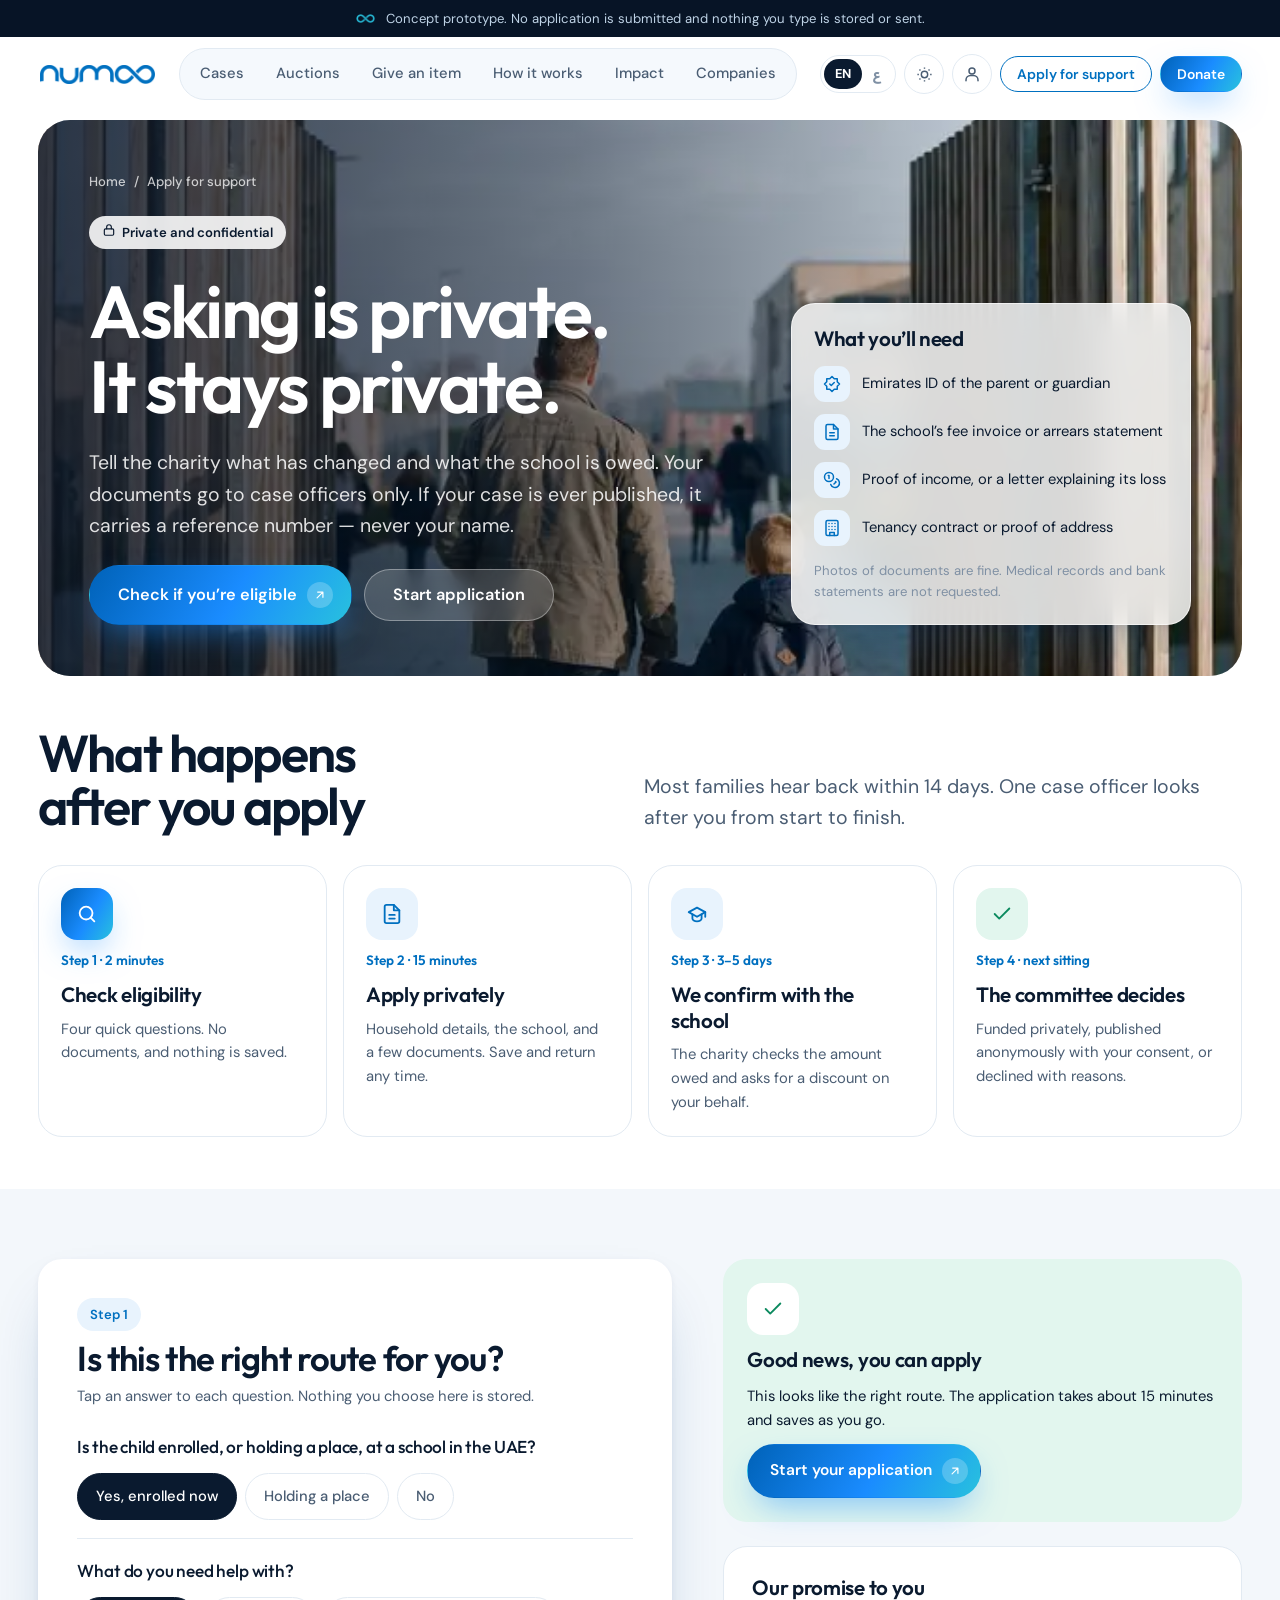
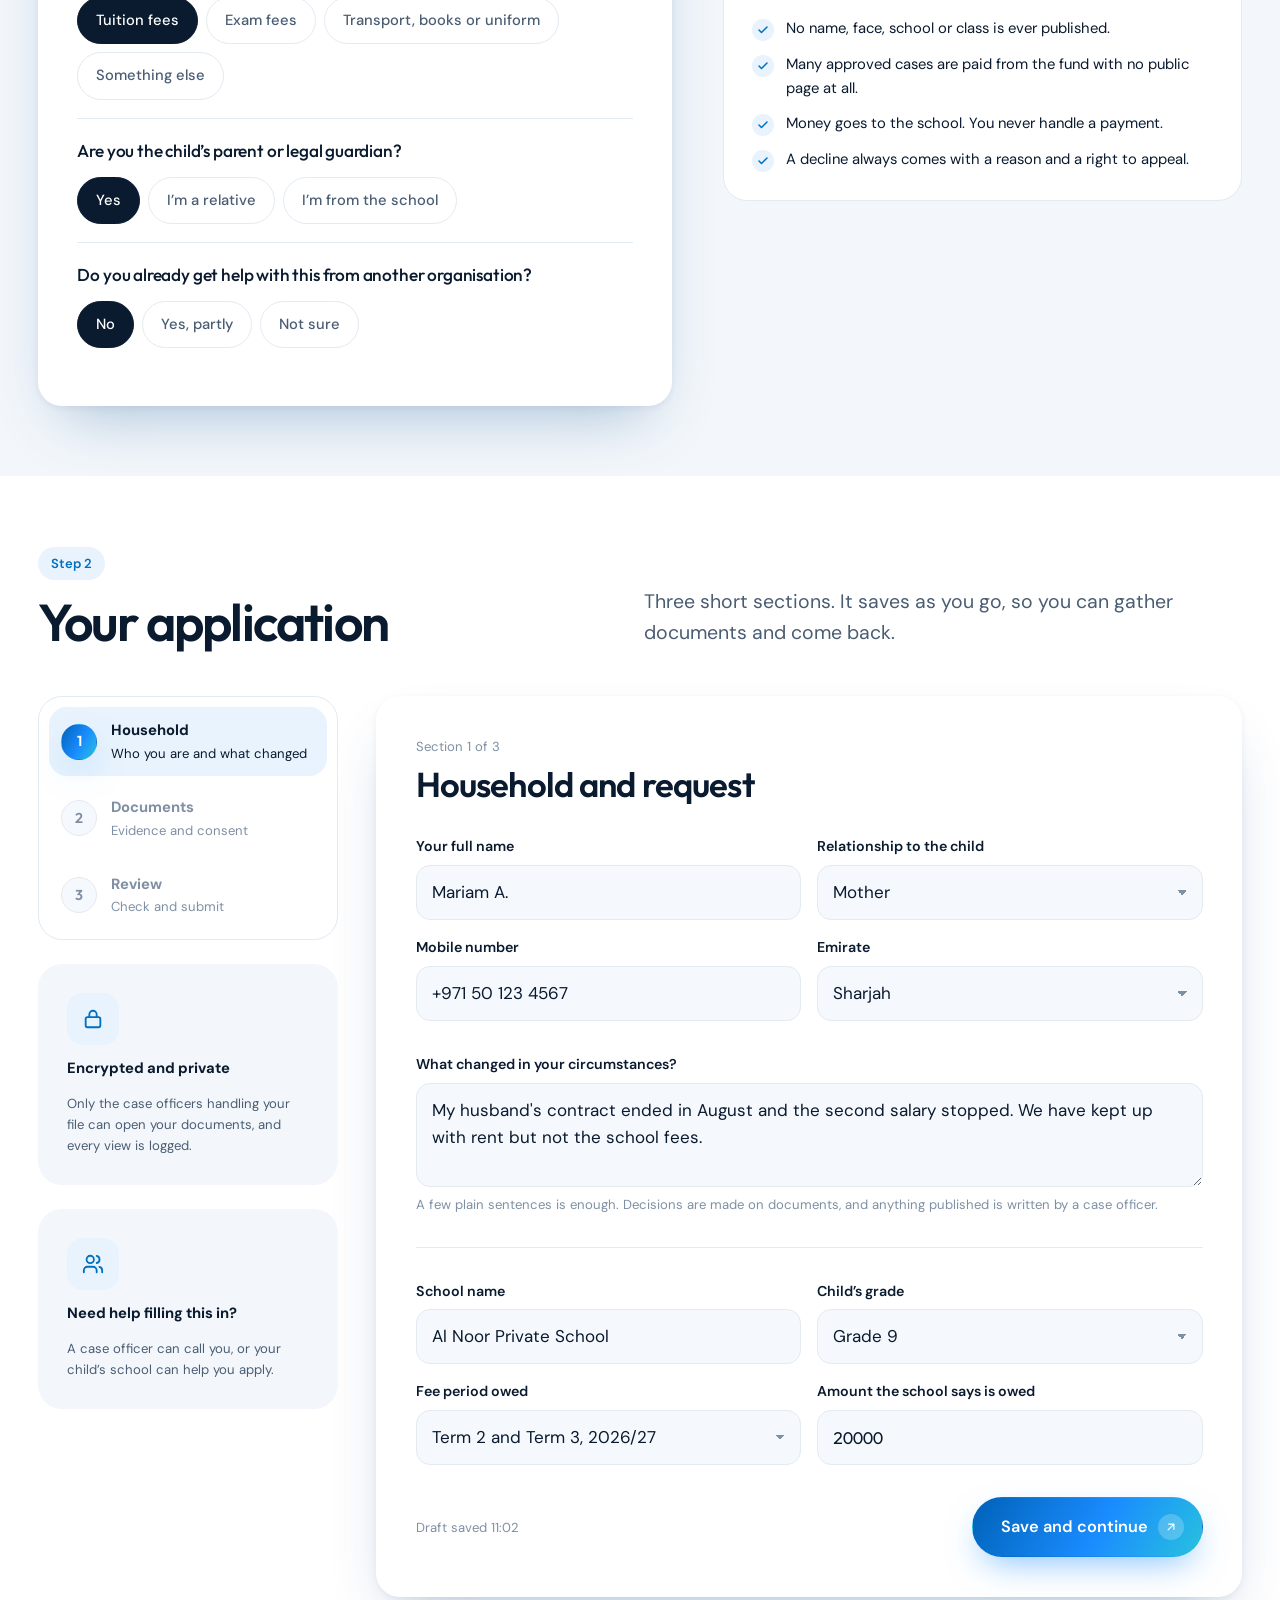
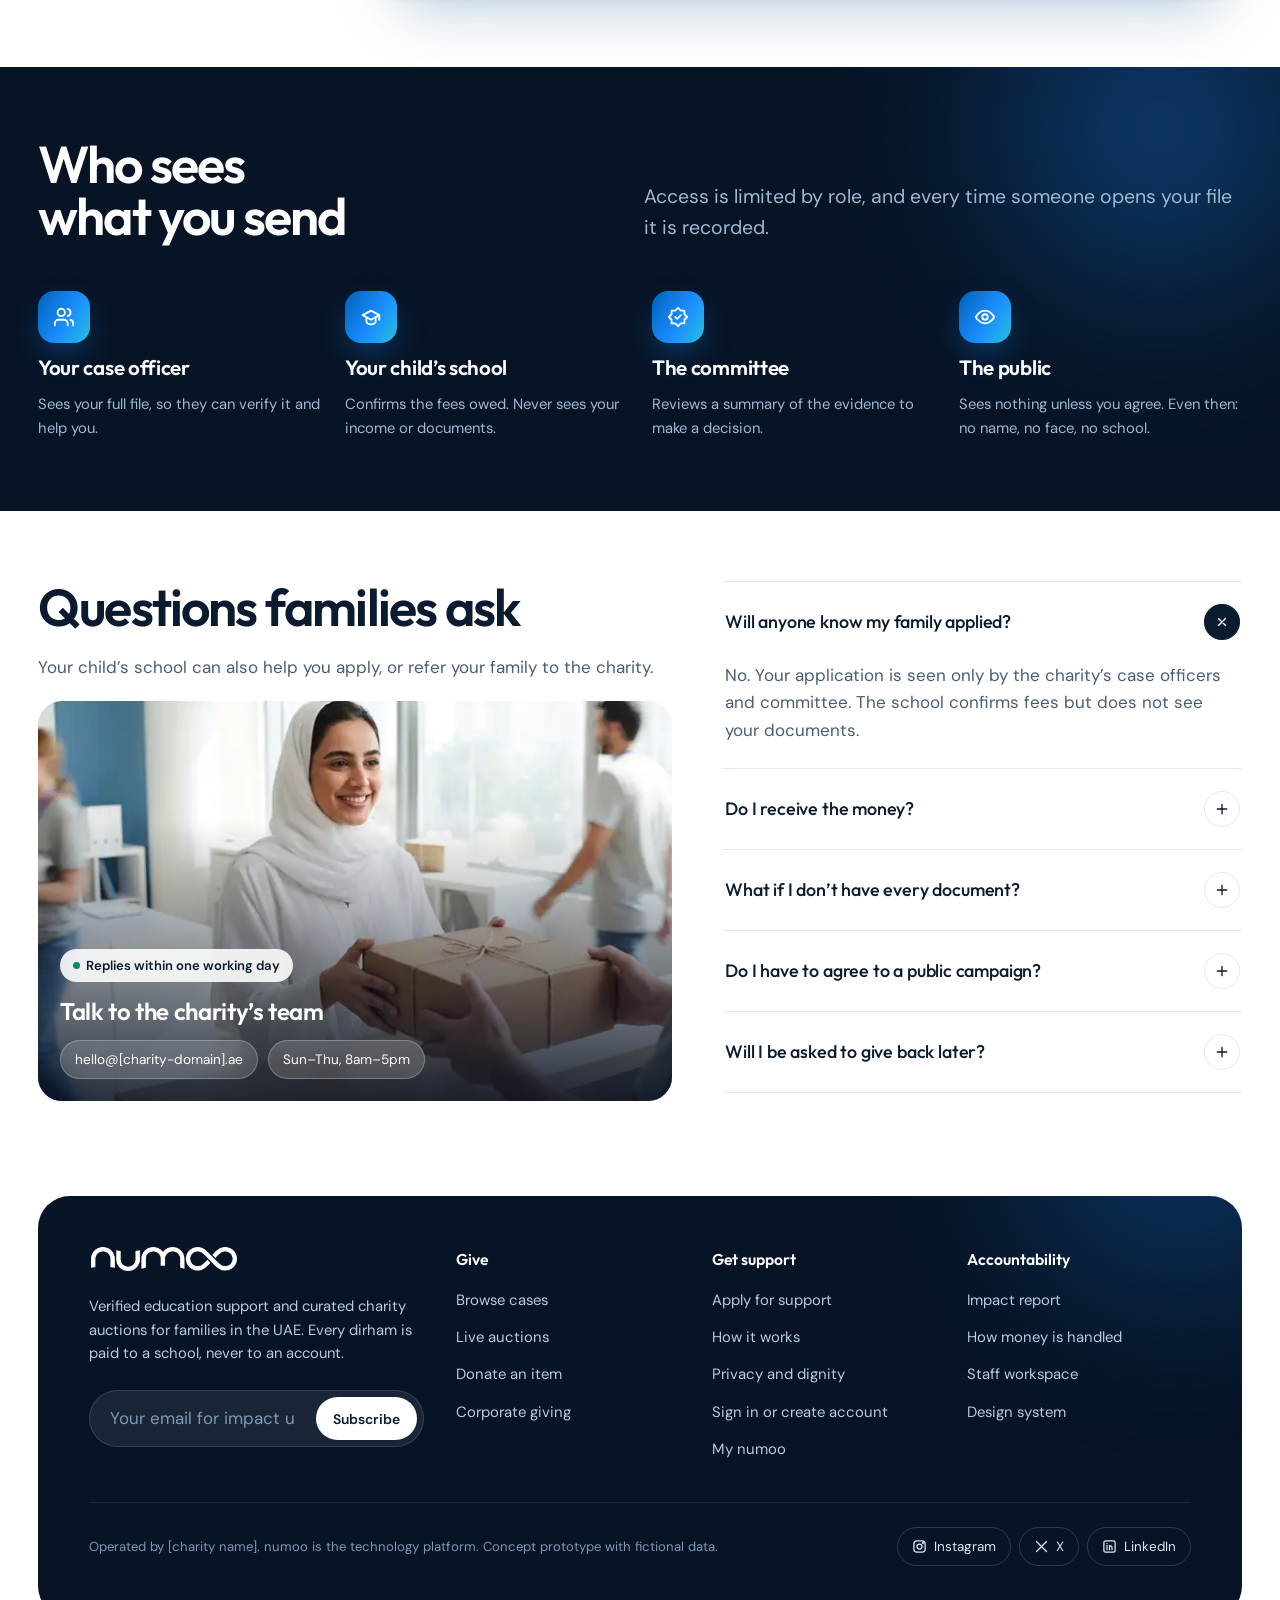
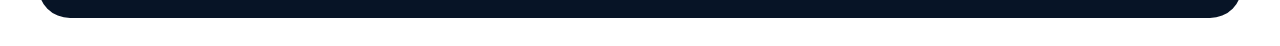
==== apply.html @ 344562ee "Add numoo concept site 15 pages: home, cases, case detail, auctions, lot detail, donate an item, app" ====
<!doctype html>
<html lang="en">
<head>
<meta charset="utf-8">
<meta name="viewport" content="width=device-width,initial-scale=1,viewport-fit=cover">
<title>Apply for support &middot; numoo</title>
<link rel="stylesheet" href="assets/numoo.css">
<style>
  .hero-apply{display:grid;grid-template-columns:minmax(0,1.2fr) minmax(0,.8fr);gap:28px;align-items:end}
  .needcard{padding:22px;display:flex;flex-direction:column;gap:14px;max-inline-size:400px;justify-self:end}
  .needcard li{display:flex;gap:12px;align-items:center;font-size:.92rem}
  .needcard li .iconbox{inline-size:36px;block-size:36px;border-radius:11px}
  @media(max-width:960px){.hero-apply{grid-template-columns:minmax(0,1fr)}.needcard{justify-self:stretch;max-inline-size:none}}

  .journey{display:grid;grid-template-columns:repeat(4,minmax(0,1fr));gap:16px}
  .journey__i{padding:22px;border-radius:var(--r-card);background:var(--surface);border:1px solid var(--line);display:flex;flex-direction:column;gap:10px}
  .journey__n{font-family:var(--display);font-weight:600;font-size:.85rem;color:var(--brand)}
  @media(max-width:960px){.journey{grid-template-columns:repeat(2,minmax(0,1fr))}}
  @media(max-width:560px){.journey{grid-template-columns:minmax(0,1fr)}}

  .q{display:flex;flex-direction:column;gap:12px;padding-block:18px;border-bottom:1px solid var(--line)}
  .q:last-of-type{border-bottom:0}
  .q__t{font-family:var(--display);font-weight:500;font-size:1.08rem;letter-spacing:-.01em}
  .opts{display:flex;flex-wrap:wrap;gap:8px}
  .opt{position:relative}
  .opt input{position:absolute;opacity:0;inset:0;cursor:pointer;margin:0}
  .opt span{display:inline-flex;align-items:center;gap:8px;padding:11px 18px;border-radius:var(--r-pill);border:1px solid var(--line);
    background:var(--surface);font-size:.92rem;font-weight:500;color:var(--ink-2);transition:all .15s}
  .opt input:hover + span{border-color:var(--brand);color:var(--brand)}
  .opt input:checked + span{background:var(--ink);border-color:var(--ink);color:var(--bg)}
  .opt input:focus-visible + span{outline:3px solid var(--cyan);outline-offset:2px}

  .result{border-radius:var(--r-card);padding:24px;display:flex;flex-direction:column;gap:12px}
  .result--yes{background:var(--good-wash)}
  .result--part{background:var(--warn-wash)}
  .result--no{background:var(--surface-2);border:1px solid var(--line)}

  .appwrap{display:grid;grid-template-columns:300px minmax(0,1fr);gap:clamp(24px,3vw,44px);align-items:start}
  .vstep{display:grid;grid-template-columns:36px minmax(0,1fr);gap:14px;padding:12px;border-radius:18px;color:var(--ink-3);align-items:center}
  .vstep__n{inline-size:36px;block-size:36px;border-radius:50%;display:grid;place-items:center;background:var(--surface-2);border:1px solid var(--line);
    font-family:var(--display);font-weight:600;font-size:.9rem}
  .vstep[data-state="current"]{background:var(--brand-wash);color:var(--ink)}
  .vstep[data-state="current"] .vstep__n{background:var(--grad);color:#fff;border-color:transparent;box-shadow:var(--glow)}
  .vstep[data-state="done"]{color:var(--ink-2)}
  .vstep[data-state="done"] .vstep__n{background:var(--good);color:#fff;border-color:transparent}
  @media(max-width:960px){.appwrap{grid-template-columns:minmax(0,1fr)}.appside{order:2}}

  .formcard{padding:clamp(22px,3vw,40px)}
  .two{display:grid;grid-template-columns:repeat(2,minmax(0,1fr));gap:16px}
  @media(max-width:620px){.two{grid-template-columns:minmax(0,1fr)}}
  .drop{display:flex;align-items:center;gap:14px;padding:16px;border-radius:18px;border:1.5px dashed var(--line);background:var(--surface-2);position:relative}
  .drop:hover{border-color:var(--brand)}
  .drop input{position:absolute;inset:0;opacity:0;cursor:pointer}
  .drop--done{border-style:solid;border-color:transparent;background:var(--good-wash)}
  .reviewgrid{display:grid;grid-template-columns:repeat(2,minmax(0,1fr));gap:12px}
  .reviewgrid > div{padding:14px 16px;border-radius:16px;background:var(--surface-2);display:flex;flex-direction:column;gap:2px}
  @media(max-width:620px){.reviewgrid{grid-template-columns:minmax(0,1fr)}}
  .success{text-align:center;align-items:center}
  .bigcheck{inline-size:76px;block-size:76px;border-radius:50%;display:grid;place-items:center;background:var(--grad);color:#fff;box-shadow:var(--glow)}
</style>
</head>
<body>
<a class="skip" href="#main">Skip to content</a>
<div class="demobar"><div class="shell"><span class="inf" style="color:var(--cyan)"></span><span>Concept prototype. No application is submitted and nothing you type is stored or sent.</span></div></div>
<div class="demobar" id="langnote" hidden style="background:var(--brand-wash);color:var(--brand)"><div class="shell"><span>Arabic is shown to prove the right-to-left layout. Full translation is drafted at build.</span></div></div>
<header id="hdr"></header>

<main id="main">

  <section style="padding-block:8px 0">
    <div class="shell">
      <div class="phero" style="min-block-size:clamp(460px,40vw,560px)">
        <img src="img/father.webp" alt="A father and son walking through a school gate, seen from behind">
        <div class="phero__in hero-apply" style="max-width:none;inline-size:100%">
          <div class="stack stack-5" style="max-width:620px">
            <nav class="crumb" aria-label="Breadcrumb"><a href="index.html">Home</a><span>/</span><span>Apply for support</span></nav>
            <span class="chip chip--glass" style="align-self:start"><span data-icon="lock" data-size="14"></span> Private and confidential</span>
            <h1 class="display h-hero">Asking is private. It stays private.</h1>
            <p class="lede">Tell the charity what has changed and what the school is owed. Your documents go to case officers only. If your case is ever published, it carries a reference number &mdash; never your name.</p>
            <div class="row">
              <a class="btn btn--primary btn--lg" href="#eligibility">Check if you&rsquo;re eligible<span class="arr" data-icon="arrowup" data-size="14"></span></a>
              <a class="btn btn--glass btn--lg" href="#app">Start application</a>
            </div>
          </div>
          <div class="glass needcard">
            <span class="h3">What you&rsquo;ll need</span>
            <ul class="stack stack-3">
              <li><span class="iconbox" data-icon="badge" data-size="18"></span>Emirates ID of the parent or guardian</li>
              <li><span class="iconbox" data-icon="file" data-size="18"></span>The school&rsquo;s fee invoice or arrears statement</li>
              <li><span class="iconbox" data-icon="coins" data-size="18"></span>Proof of income, or a letter explaining its loss</li>
              <li><span class="iconbox" data-icon="building" data-size="18"></span>Tenancy contract or proof of address</li>
            </ul>
            <span class="xs mute-3">Photos of documents are fine. Medical records and bank statements are not requested.</span>
          </div>
        </div>
      </div>
    </div>
  </section>

  <section class="band band--tight">
    <div class="shell stack stack-6">
      <div class="section-head">
        <h2 class="display h1" style="max-width:14ch">What happens after you apply</h2>
        <p class="lede">Most families hear back within 14 days. One case officer looks after you from start to finish.</p>
      </div>
      <div class="journey">
        <div class="journey__i"><span class="iconbox iconbox--grad" data-icon="search"></span><span class="journey__n">Step 1 &middot; 2 minutes</span><span class="h3">Check eligibility</span><p class="sm muted">Four quick questions. No documents, and nothing is saved.</p></div>
        <div class="journey__i"><span class="iconbox" data-icon="file"></span><span class="journey__n">Step 2 &middot; 15 minutes</span><span class="h3">Apply privately</span><p class="sm muted">Household details, the school, and a few documents. Save and return any time.</p></div>
        <div class="journey__i"><span class="iconbox" data-icon="school"></span><span class="journey__n">Step 3 &middot; 3&ndash;5 days</span><span class="h3">We confirm with the school</span><p class="sm muted">The charity checks the amount owed and asks for a discount on your behalf.</p></div>
        <div class="journey__i"><span class="iconbox iconbox--good" data-icon="check"></span><span class="journey__n">Step 4 &middot; next sitting</span><span class="h3">The committee decides</span><p class="sm muted">Funded privately, published anonymously with your consent, or declined with reasons.</p></div>
      </div>
    </div>
  </section>

  <section class="band band--paper" id="eligibility">
    <div class="shell split">
      <div class="card card--raised formcard">
        <div class="stack stack-2" style="margin-block-end:6px">
          <span class="chip chip--brand" style="align-self:start">Step 1</span>
          <h2 class="display h2">Is this the right route for you?</h2>
          <p class="sm muted">Tap an answer to each question. Nothing you choose here is stored.</p>
        </div>
        <form id="elig" onsubmit="event.preventDefault()">
          <div class="q"><span class="q__t">Is the child enrolled, or holding a place, at a school in the UAE?</span>
            <div class="opts"><label class="opt"><input type="radio" name="q1" value="yes" checked><span>Yes, enrolled now</span></label>
              <label class="opt"><input type="radio" name="q1" value="place"><span>Holding a place</span></label>
              <label class="opt"><input type="radio" name="q1" value="no"><span>No</span></label></div></div>
          <div class="q"><span class="q__t">What do you need help with?</span>
            <div class="opts"><label class="opt"><input type="radio" name="q2" value="tuition" checked><span>Tuition fees</span></label>
              <label class="opt"><input type="radio" name="q2" value="exam"><span>Exam fees</span></label>
              <label class="opt"><input type="radio" name="q2" value="other"><span>Transport, books or uniform</span></label>
              <label class="opt"><input type="radio" name="q2" value="else"><span>Something else</span></label></div></div>
          <div class="q"><span class="q__t">Are you the child&rsquo;s parent or legal guardian?</span>
            <div class="opts"><label class="opt"><input type="radio" name="q3" value="yes" checked><span>Yes</span></label>
              <label class="opt"><input type="radio" name="q3" value="rel"><span>I&rsquo;m a relative</span></label>
              <label class="opt"><input type="radio" name="q3" value="school"><span>I&rsquo;m from the school</span></label></div></div>
          <div class="q"><span class="q__t">Do you already get help with this from another organisation?</span>
            <div class="opts"><label class="opt"><input type="radio" name="q4" value="no" checked><span>No</span></label>
              <label class="opt"><input type="radio" name="q4" value="part"><span>Yes, partly</span></label>
              <label class="opt"><input type="radio" name="q4" value="unsure"><span>Not sure</span></label></div></div>
        </form>
      </div>
      <div class="stack stack-5 sticky-col">
        <div class="result result--yes" id="res" aria-live="polite"></div>
        <div class="card stack stack-4">
          <span class="h3">Our promise to you</span>
          <ul class="check-list sm">
            <li><span>No name, face, school or class is ever published.</span></li>
            <li><span>Many approved cases are paid from the fund with no public page at all.</span></li>
            <li><span>Money goes to the school. You never handle a payment.</span></li>
            <li><span>A decline always comes with a reason and a right to appeal.</span></li>
          </ul>
        </div>
      </div>
    </div>
  </section>

  <section class="band" id="app">
    <div class="shell stack stack-7">
      <div class="section-head">
        <div class="stack stack-4"><span class="chip chip--brand" style="align-self:start">Step 2</span>
          <h2 class="display h1">Your application</h2></div>
        <p class="lede">Three short sections. It saves as you go, so you can gather documents and come back.</p>
      </div>

      <div class="appwrap" data-wizard>
        <aside class="appside stack stack-5 sticky-col">
          <div class="card stack stack-2" style="padding:10px">
            <div class="vstep" data-pip><span class="vstep__n">1</span><div class="stack" style="gap:0"><strong class="sm">Household</strong><span class="xs">Who you are and what changed</span></div></div>
            <div class="vstep" data-pip><span class="vstep__n">2</span><div class="stack" style="gap:0"><strong class="sm">Documents</strong><span class="xs">Evidence and consent</span></div></div>
            <div class="vstep" data-pip><span class="vstep__n">3</span><div class="stack" style="gap:0"><strong class="sm">Review</strong><span class="xs">Check and submit</span></div></div>
          </div>
          <div class="card card--soft stack stack-3">
            <span class="iconbox" data-icon="lock"></span>
            <strong class="sm">Encrypted and private</strong>
            <span class="xs muted">Only the case officers handling your file can open your documents, and every view is logged.</span>
          </div>
          <div class="card card--soft stack stack-3">
            <span class="iconbox" data-icon="users"></span>
            <strong class="sm">Need help filling this in?</strong>
            <span class="xs muted">A case officer can call you, or your child&rsquo;s school can help you apply.</span>
          </div>
        </aside>

        <div class="card card--raised formcard">
          <div data-step class="stack stack-6">
            <div class="stack stack-2"><span class="xs mute-3">Section 1 of 3</span><h3 class="display h2">Household and request</h3></div>
            <div class="two">
              <div class="field"><label for="gname">Your full name</label><input class="input" id="gname" autocomplete="name" value="Mariam A."></div>
              <div class="field"><label for="grel">Relationship to the child</label><select class="select" id="grel"><option>Mother</option><option>Father</option><option>Legal guardian</option></select></div>
              <div class="field"><label for="gphone">Mobile number</label><input class="input" id="gphone" inputmode="tel" value="+971 50 123 4567"></div>
              <div class="field"><label for="gemirate">Emirate</label><select class="select" id="gemirate"><option>Sharjah</option><option>Dubai</option><option>Abu Dhabi</option><option>Ajman</option><option>Ras Al Khaimah</option><option>Fujairah</option><option>Umm Al Quwain</option></select></div>
            </div>
            <div class="field"><label for="gwhy">What changed in your circumstances?</label>
              <textarea class="textarea" id="gwhy">My husband's contract ended in August and the second salary stopped. We have kept up with rent but not the school fees.</textarea>
              <span class="hint">A few plain sentences is enough. Decisions are made on documents, and anything published is written by a case officer.</span></div>
            <div class="rule"></div>
            <div class="two">
              <div class="field"><label for="gschool">School name</label><input class="input" id="gschool" value="Al Noor Private School"></div>
              <div class="field"><label for="ggrade">Child&rsquo;s grade</label><select class="select" id="ggrade"><option>Grade 9</option><option>Grade 10</option><option>Grade 11</option><option>Grade 12</option></select></div>
              <div class="field"><label for="gterm">Fee period owed</label><select class="select" id="gterm"><option>Term 2 and Term 3, 2026/27</option><option>Term 2 only</option><option>Full year</option></select></div>
              <div class="field"><label for="gamt">Amount the school says is owed</label><input class="input num" id="gamt" type="number" value="20000" inputmode="numeric"></div>
            </div>
            <div class="row-between"><span class="xs mute-3">Draft saved 11:02</span>
              <button class="btn btn--primary btn--lg" data-next type="button">Save and continue<span class="arr" data-icon="arrowup" data-size="14"></span></button></div>
          </div>

          <div data-step class="stack stack-6" hidden>
            <div class="stack stack-2"><span class="xs mute-3">Section 2 of 3</span><h3 class="display h2">Documents and consent</h3></div>
            <div class="stack stack-3" id="docs"></div>
            <div class="field"><label for="gother">Any other support you receive for this child</label>
              <textarea class="textarea" id="gother" style="min-block-size:76px">The school has already applied a 10% sibling discount.</textarea>
              <span class="hint">This is deducted before any amount is set, so a case is never funded twice.</span></div>
            <div class="stack stack-3">
              <span class="flabel">Consent</span>
              <label class="choice"><input type="checkbox" checked><span class="sm">The charity may contact my child&rsquo;s school to confirm enrolment, the amount owed and where to pay.</span></label>
              <label class="choice"><input type="checkbox" checked><span class="sm">The charity may keep my documents for as long as its record-keeping duties require.</span></label>
              <label class="choice"><input type="checkbox" id="pubconsent"><span class="stack" style="gap:2px"><span class="sm"><strong>Optional:</strong> if approved, an anonymous version of my case may be published to raise funds.</span><span class="xs mute-3">Saying no does not affect your application. You can change this later.</span></span></label>
            </div>
            <div class="row-between"><button class="btn btn--line" data-prev type="button">Back</button>
              <button class="btn btn--primary btn--lg" data-next type="button">Review application<span class="arr" data-icon="arrowup" data-size="14"></span></button></div>
          </div>

          <div data-step class="stack stack-6" hidden>
            <div class="stack stack-2"><span class="xs mute-3">Section 3 of 3</span><h3 class="display h2">Check before you send</h3></div>
            <div class="reviewgrid">
              <div><span class="xs mute-3">Applicant</span><strong>Mariam A., mother</strong></div>
              <div><span class="xs mute-3">Emirate</span><strong>Sharjah</strong></div>
              <div><span class="xs mute-3">School</span><strong>Al Noor Private School</strong></div>
              <div><span class="xs mute-3">Grade and period</span><strong>Grade 9 &middot; Term 2 and 3</strong></div>
              <div><span class="xs mute-3">Amount owed</span><strong class="amount">AED 20,000</strong></div>
              <div><span class="xs mute-3">Documents</span><strong>3 of 4 attached</strong></div>
              <div><span class="xs mute-3">Other support</span><strong>10% sibling discount</strong></div>
              <div><span class="xs mute-3">Public campaign</span><strong id="pubsum">Not consented</strong></div>
            </div>
            <div class="notice notice--brand"><svg class="notice__i" viewBox="0 0 24 24" fill="none" stroke="currentColor" stroke-width="2"><circle cx="12" cy="12" r="9"/><path d="M12 8v5M12 16h.01"/></svg>
              <span class="sm">You can submit now and add the missing document later. Your case officer will ask for it, and the review waits until it arrives.</span></div>
            <div class="row-between"><button class="btn btn--line" data-prev type="button">Back</button>
              <button class="btn btn--primary btn--lg" id="submit" type="button">Submit application<span class="arr" data-icon="arrowup" data-size="14"></span></button></div>
          </div>

          <div data-step class="stack stack-6" hidden>
            <div class="stack stack-4 success">
              <span class="bigcheck" data-icon="check" data-size="36"></span>
              <h3 class="display h2">Application received</h3>
              <p class="body center">Your reference is <strong class="num">APP-024</strong>. A case officer will be in touch within two working days. Nothing has been made public.</p>
            </div>
            <div class="card card--soft"><div class="trail" id="apptrail"></div></div>
            <div class="row" style="justify-content:center"><a class="btn btn--dark btn--lg" href="my-numoo.html">Track your application<span class="arr" data-icon="arrowup" data-size="14"></span></a></div>
          </div>
        </div>
      </div>
    </div>
  </section>

  <section class="band band--ink">
    <div class="glowbg glowbg--a" style="inset-block-start:-200px;inset-inline-end:-140px;opacity:.4"></div>
    <div class="shell stack stack-7 z1">
      <div class="section-head">
        <h2 class="display h1" style="color:#fff;max-width:15ch">Who sees what you send</h2>
        <p class="lede">Access is limited by role, and every time someone opens your file it is recorded.</p>
      </div>
      <div class="grid g-4">
        <div class="stack stack-3"><span class="iconbox iconbox--grad" data-icon="users"></span><span class="h3" style="color:#fff">Your case officer</span><p class="sm muted">Sees your full file, so they can verify it and help you.</p></div>
        <div class="stack stack-3"><span class="iconbox iconbox--grad" data-icon="school"></span><span class="h3" style="color:#fff">Your child&rsquo;s school</span><p class="sm muted">Confirms the fees owed. Never sees your income or documents.</p></div>
        <div class="stack stack-3"><span class="iconbox iconbox--grad" data-icon="badge"></span><span class="h3" style="color:#fff">The committee</span><p class="sm muted">Reviews a summary of the evidence to make a decision.</p></div>
        <div class="stack stack-3"><span class="iconbox iconbox--grad" data-icon="eye"></span><span class="h3" style="color:#fff">The public</span><p class="sm muted">Sees nothing unless you agree. Even then: no name, no face, no school.</p></div>
      </div>
    </div>
  </section>

  <section class="band">
    <div class="shell split">
      <div class="faqside">
        <h2 class="display h1">Questions families ask</h2>
        <p class="body">Your child&rsquo;s school can also help you apply, or refer your family to the charity.</p>
        <div class="contactcard">
          <img src="img/volunteer.webp" alt="A charity team member at a reception desk" loading="lazy">
          <div class="contactcard__in">
            <span class="chip chip--glass" style="align-self:start"><span class="chip__dot" style="color:var(--good)"></span>Replies within one working day</span>
            <strong class="h3" style="color:#fff;font-size:1.5rem">Talk to the charity&rsquo;s team</strong>
            <div class="contactrow"><span>hello@[charity-domain].ae</span><span>Sun&ndash;Thu, 8am&ndash;5pm</span></div>
          </div>
        </div>
      </div>
      <div class="faq">
        <details open><summary>Will anyone know my family applied?<span class="pm" data-icon="plus" data-size="16"></span></summary>
          <p>No. Your application is seen only by the charity&rsquo;s case officers and committee. The school confirms fees but does not see your documents.</p></details>
        <details><summary>Do I receive the money?<span class="pm" data-icon="plus" data-size="16"></span></summary>
          <p>No. Approved support is paid directly to the school against its invoice. You never need to handle or account for a payment.</p></details>
        <details><summary>What if I don&rsquo;t have every document?<span class="pm" data-icon="plus" data-size="16"></span></summary>
          <p>Submit what you have. Your case officer will tell you exactly what is still needed, and your application waits until it arrives.</p></details>
        <details><summary>Do I have to agree to a public campaign?<span class="pm" data-icon="plus" data-size="16"></span></summary>
          <p>No. Many cases are paid from the Education Fund with no public page. Saying no never affects the decision.</p></details>
        <details><summary>Will I be asked to give back later?<span class="pm" data-icon="plus" data-size="16"></span></summary>
          <p>Only if you want to. Any future pledge to give back is voluntary and never a condition of support.</p></details>
      </div>
    </div>
  </section>
</main>
<footer id="ftr"></footer>

<script>
window.pageInit = function () {
  var N = window.NUMOO;

  function result() {
    var v = function (n) { var r = document.querySelector('input[name="' + n + '"]:checked'); return r ? r.value : ""; };
    var q1 = v("q1"), q2 = v("q2"), q3 = v("q3"), q4 = v("q4"), box = document.getElementById("res");
    var no = q1 === "no" || q2 === "else", part = !no && (q3 !== "yes" || q4 !== "no");
    box.className = "result " + (no ? "result--no" : part ? "result--part" : "result--yes");
    box.innerHTML = no
      ? '<span class="iconbox" data-icon="search"></span><strong class="h3">This programme may not fit</strong><p class="sm muted">The pilot covers school costs for children enrolled in the UAE. A case officer can still point you to another organisation.</p><a class="btn btn--line" href="how-it-works.html" style="align-self:start">See how support works</a>'
      : part
      ? '<span class="iconbox" style="background:#fff;color:var(--warn)" data-icon="file"></span><strong class="h3">You can apply, with one extra step</strong><p class="sm">' + (q3 !== "yes" ? "The parent or legal guardian will need to confirm consent separately. " : "") + (q4 !== "no" ? "Existing support is reconciled first, so a case is never funded twice." : "") + '</p><a class="btn btn--primary" href="#app" style="align-self:start">Start your application</a>'
      : '<span class="iconbox" style="background:#fff;color:var(--good)" data-icon="check"></span><strong class="h3">Good news, you can apply</strong><p class="sm">This looks like the right route. The application takes about 15 minutes and saves as you go.</p><a class="btn btn--primary" href="#app" style="align-self:start">Start your application<span class="arr" data-icon="arrowup" data-size="14"></span></a>';
    N.qsa("[data-icon]", box).forEach(function (n) { n.innerHTML = N.icon(n.dataset.icon, Number(n.dataset.size) || 22); });
  }
  N.qsa("#elig input").forEach(function (i) { i.addEventListener("change", result); });
  result();

  var docs = [["Emirates ID, parent or guardian", "ID-front.jpg", 1], ["School fee invoice or arrears statement", "invoice-term2.pdf", 1],
              ["Proof of income, or letter of loss", "end-of-contract.pdf", 1], ["Tenancy contract or proof of address", "", 0]];
  document.getElementById("docs").innerHTML = docs.map(function (d) {
    return '<label class="drop' + (d[2] ? ' drop--done' : '') + '"><span class="iconbox ' + (d[2] ? 'iconbox--good' : '') + '" style="inline-size:44px;block-size:44px;border-radius:13px">' +
      N.icon(d[2] ? "check" : "plus", 20) + '</span><span class="stack" style="gap:2px;min-width:0;flex:1"><strong class="sm">' + d[0] + '</strong>' +
      '<span class="xs mute-3">' + (d[2] ? d[1] + ' · scanned and encrypted' : 'Tap to upload a photo or PDF') + '</span></span>' +
      (d[2] ? '<span class="chip chip--good">Attached</span>' : '<span class="chip">Needed</span><input type="file" aria-label="Upload ' + d[0] + '">') + '</label>';
  }).join("");

  document.getElementById("pubconsent").addEventListener("change", function (e) {
    document.getElementById("pubsum").textContent = e.target.checked ? "Consented, anonymous only" : "Not consented";
  });

  document.getElementById("apptrail").innerHTML = N.trailHTML([
    ["Submitted", "02 Nov 2026", "Received and queued for a case officer", "done"],
    ["Case officer assigned", "Within 2 working days", "You can message them from My numoo", "pending"],
    ["School verification", "3–5 working days", "We contact the school directly", "pending"],
    ["Committee decision", "Next sitting", "Recorded with reasons", "pending"]
  ]);

  var root = document.querySelector("[data-wizard]");
  document.getElementById("submit").addEventListener("click", function () {
    N.qsa("[data-step]", root).forEach(function (s, i) { s.hidden = i !== 3; });
    N.qsa("[data-pip]", root).forEach(function (p) { p.dataset.state = "done"; });
    window.scrollTo({ top: root.getBoundingClientRect().top + window.scrollY - 100 });
  });
};
</script>
<script src="assets/numoo.js"></script>
</body>
</html>
---- assets/numoo.css ----
@import url("https://fonts.googleapis.com/css2?family=Outfit:wght@300..800&family=DM+Sans:opsz,wght@9..40,400..700&family=Readex+Pro:wght@300..700&display=swap");
/* ============================================================
   numoo — design system v2
   Photo-led, bold geometric sans, numoo blue -> cyan light.
   Layout: wide rounded photo stages, floating glass widgets,
   generous white space, soft blue glows instead of flat bands.
   ============================================================ */


:root{
  --bg:#FFFFFF;
  --paper:#F3F7FB;          /* soft section ground */
  --surface:#FFFFFF;
  --surface-2:#F5F9FD;
  --ink:#0A1A2F;
  --ink-2:#4A5D73;
  --ink-3:#7F90A4;
  --line:#E2EAF2;
  --line-2:#EEF3F8;
  --brand:#0070C0;
  --brand-2:#1A8CFF;
  --brand-deep:#003E78;
  --brand-wash:#E8F3FD;
  --cyan:#28C1DE;
  --cyan-wash:#E3F8FC;
  --grad:linear-gradient(120deg,#0062B8 0%,#1A8CFF 55%,#28C1DE 100%);
  --grad-soft:linear-gradient(135deg,#E8F3FD 0%,#E3F8FC 100%);
  --gold:#9A6212;
  --gold-bright:#E3A93B;
  --gold-wash:#FDF4E3;
  --good:#0C8A5F;
  --good-wash:#E2F6EE;
  --warn:#B4520F;
  --warn-wash:#FDEEE2;
  --night:#071426;          /* footer & dark bands */
  --glass:rgba(255,255,255,.82);
  --shadow:0 1px 2px rgba(10,40,80,.04), 0 12px 32px -14px rgba(10,50,100,.18);
  --shadow-lift:0 2px 6px rgba(10,40,80,.06), 0 30px 60px -24px rgba(0,70,140,.32);
  --glow:0 14px 34px -10px rgba(26,140,255,.55);

  --display:"Outfit","Readex Pro",ui-sans-serif,system-ui,sans-serif;
  --ui:"DM Sans","Readex Pro",ui-sans-serif,system-ui,-apple-system,"Segoe UI",sans-serif;
  --mono:"Outfit",ui-sans-serif,system-ui,sans-serif;
  --t-mega:clamp(3rem,1.6rem + 6vw,6.6rem);
  --t-hero:clamp(2.5rem,1.5rem + 3.9vw,4.6rem);
  --t-h1:clamp(2.05rem,1.4rem + 2.3vw,3.3rem);
  --t-h2:clamp(1.55rem,1.2rem + 1.2vw,2.2rem);
  --t-h3:clamp(1.12rem,1.05rem + .3vw,1.3rem);
  --t-body:1.0625rem;
  --t-sm:.925rem;
  --t-xs:.82rem;

  --gut:max(18px,env(safe-area-inset-left,0px));
  --gut-r:max(18px,env(safe-area-inset-right,0px));
  --wrap:1240px;
  --r-xl:32px;
  --r-card:24px;
  --r-panel:28px;
  --r-input:14px;
  --r-pill:999px;

  --c1:#0070C0; --c2:#D9A441; --c3:#28C1DE; --c4:#B4559E;

  padding-top:env(safe-area-inset-top,0px);
  padding-bottom:env(safe-area-inset-bottom,0px);
}
@media (prefers-color-scheme:dark){
  :root:not([data-theme="light"]){
    --bg:#06111F; --paper:#0A182A; --surface:#0E1F35; --surface-2:#122640;
    --ink:#EAF3FB; --ink-2:#A3B6CA; --ink-3:#7E93AA; --line:#1D3350; --line-2:#162a44;
    --brand:#3FA6F2; --brand-2:#5BB4FF; --brand-deep:#A9D6FA; --brand-wash:#10304F;
    --cyan:#4AD3EC; --cyan-wash:#0D3443;
    --gold:#F0C377; --gold-bright:#E3A93B; --gold-wash:#2E2310;
    --good:#4DD3A0; --good-wash:#0D3329; --warn:#F2A672; --warn-wash:#3A230F;
    --glass:rgba(14,31,53,.84);
    --shadow:0 1px 2px rgba(0,0,0,.4), 0 14px 34px -14px rgba(0,0,0,.7);
    --shadow-lift:0 2px 6px rgba(0,0,0,.45), 0 30px 60px -24px rgba(0,0,0,.8);
    --c1:#2E86D4; --c2:#BE8A33; --c3:#27A2BC; --c4:#9A4487;
    color-scheme:dark;
  }
}
:root[data-theme="dark"]{
  --bg:#06111F; --paper:#0A182A; --surface:#0E1F35; --surface-2:#122640;
  --ink:#EAF3FB; --ink-2:#A3B6CA; --ink-3:#7E93AA; --line:#1D3350; --line-2:#162a44;
  --brand:#3FA6F2; --brand-2:#5BB4FF; --brand-deep:#A9D6FA; --brand-wash:#10304F;
  --cyan:#4AD3EC; --cyan-wash:#0D3443;
  --gold:#F0C377; --gold-bright:#E3A93B; --gold-wash:#2E2310;
  --good:#4DD3A0; --good-wash:#0D3329; --warn:#F2A672; --warn-wash:#3A230F;
  --glass:rgba(14,31,53,.84);
  --shadow:0 1px 2px rgba(0,0,0,.4), 0 14px 34px -14px rgba(0,0,0,.7);
  --shadow-lift:0 2px 6px rgba(0,0,0,.45), 0 30px 60px -24px rgba(0,0,0,.8);
  --c1:#2E86D4; --c2:#BE8A33; --c3:#27A2BC; --c4:#9A4487;
  color-scheme:dark;
}

/* ---------- reset ---------- */
*,*::before,*::after{box-sizing:border-box}
html{scroll-behavior:smooth;overflow-x:clip}
@media (prefers-reduced-motion:reduce){html{scroll-behavior:auto}}
body{margin:0;background:var(--bg);color:var(--ink);font-family:var(--ui);font-size:var(--t-body);
  line-height:1.6;-webkit-font-smoothing:antialiased;overflow-x:hidden}
[lang="ar"] body{font-family:"Readex Pro",var(--ui)}
img{max-width:100%;display:block}
[hidden]{display:none!important}
h1,h2,h3,h4,p,figure,blockquote,dl,dd{margin:0}
ul,ol{margin:0;padding:0;list-style:none}
a{color:inherit;text-decoration:none}
button,input,select,textarea{font:inherit;color:inherit}
:focus-visible{outline:3px solid var(--cyan);outline-offset:3px;border-radius:8px}
::selection{background:var(--cyan);color:#04202F}
body::before{content:"";position:fixed;inset:0 0 auto;height:env(safe-area-inset-top,0px);background:var(--bg);z-index:60}

/* ---------- type ---------- */
.display{font-family:var(--display);font-weight:600;letter-spacing:-.035em;line-height:1.02;text-wrap:balance}
.h-mega{font-size:var(--t-mega);letter-spacing:-.045em;line-height:.95}
.h-hero{font-size:var(--t-hero)}
.h1{font-size:var(--t-h1)}
.h2{font-size:var(--t-h2);letter-spacing:-.025em;line-height:1.1}
.h3{font-family:var(--display);font-size:var(--t-h3);font-weight:600;line-height:1.25;letter-spacing:-.015em}
.lede{font-size:clamp(1.05rem,1rem + .35vw,1.22rem);color:var(--ink-2);max-width:58ch;line-height:1.6}
.body{max-width:66ch;color:var(--ink-2)}
.sm{font-size:var(--t-sm)}
.xs{font-size:var(--t-xs)}
.muted{color:var(--ink-2)}
.mute-3{color:var(--ink-3)}
.num{font-family:var(--display);font-variant-numeric:tabular-nums;letter-spacing:-.01em}
.label{font-size:var(--t-xs);font-weight:600;color:var(--ink-3)}
.grad-text{background:var(--grad);-webkit-background-clip:text;background-clip:text;color:transparent}
.thin{font-weight:300}
.link{color:var(--brand);font-weight:600;text-decoration:underline;text-underline-offset:4px;
  text-decoration-thickness:1.5px;text-decoration-color:color-mix(in srgb,var(--brand) 35%,transparent)}
.link:hover{text-decoration-color:var(--brand)}
.eyebrow{display:inline-flex;align-items:center;gap:8px;padding:6px 14px 6px 6px;border-radius:var(--r-pill);
  background:var(--surface);border:1px solid var(--line);font-size:.85rem;font-weight:500;color:var(--ink-2);box-shadow:var(--shadow)}
[dir="rtl"] .eyebrow{padding:6px 6px 6px 14px}
.eyebrow b{color:var(--ink);font-weight:700}

/* ---------- layout ---------- */
.shell{max-width:var(--wrap);margin-inline:auto;padding-inline:var(--gut) var(--gut-r)}
.band{padding-block:clamp(48px,5.5vw,88px)}
.band--tight{padding-block:clamp(32px,4vw,56px)}
.band--surface{background:var(--bg)}
.band--paper{background:var(--paper)}
.band--wash{background:var(--brand-wash)}
.band--ink{background:var(--night);color:#EAF4FB;position:relative;overflow:hidden}
.band--ink .muted,.band--ink .lede,.band--ink .body{color:#9FB9D2}
.band--ink .mute-3{color:#7E98B3}
.stack{display:flex;flex-direction:column}
.stack-2{gap:8px}.stack-3{gap:12px}.stack-4{gap:16px}.stack-5{gap:24px}.stack-6{gap:32px}.stack-7{gap:48px}.stack-8{gap:72px}
.row{display:flex;flex-wrap:wrap;align-items:center;gap:12px}
.row-between{display:flex;flex-wrap:wrap;align-items:center;justify-content:space-between;gap:16px}
.grid{display:grid;gap:clamp(16px,2vw,24px)}
.g-2{grid-template-columns:repeat(2,minmax(0,1fr))}
.g-3{grid-template-columns:repeat(3,minmax(0,1fr))}
.g-4{grid-template-columns:repeat(4,minmax(0,1fr))}
.g-wide{grid-template-columns:minmax(0,1.45fr) minmax(0,1fr)}
.split{display:grid;gap:clamp(28px,4vw,64px);grid-template-columns:minmax(0,1.1fr) minmax(0,.9fr);align-items:start}
.split--even{grid-template-columns:repeat(2,minmax(0,1fr))}
.split--center{align-items:center}
.sticky-col{position:sticky;top:100px}
.center{text-align:center}
.mx-auto{margin-inline:auto}
.section-head{display:flex;flex-wrap:wrap;align-items:end;justify-content:space-between;gap:20px}
.section-head .lede{max-width:46ch}
@media(max-width:960px){
  .g-4{grid-template-columns:repeat(2,minmax(0,1fr))}
  .g-3{grid-template-columns:repeat(2,minmax(0,1fr))}
  .split,.split--even,.g-wide{grid-template-columns:minmax(0,1fr)}
  .sticky-col{position:static}
}
@media(max-width:620px){.g-2,.g-3,.g-4{grid-template-columns:minmax(0,1fr)}}
.rule{height:1px;background:var(--line);border:0;margin:0}

/* ---------- header ---------- */
.hdr{position:sticky;top:env(safe-area-inset-top,0px);z-index:50;background:color-mix(in srgb,var(--bg) 86%,transparent);
  backdrop-filter:saturate(1.4) blur(14px);-webkit-backdrop-filter:saturate(1.4) blur(14px);border-bottom:1px solid transparent;
  transition:border-color .2s}
.hdr[data-scrolled="true"]{border-bottom-color:var(--line)}
.hdr__in{max-width:var(--wrap);margin-inline:auto;padding-inline:var(--gut) var(--gut-r);display:flex;align-items:center;gap:18px;min-height:74px}
.mark{display:inline-flex;align-items:center}
.mark__img{width:118px;height:19px;background-color:var(--brand);
  -webkit-mask:url("numoo-wordmark.png") no-repeat center/contain;mask:url("numoo-wordmark.png") no-repeat center/contain}
.nav{display:flex;align-items:center;gap:2px;margin-inline:auto;padding:5px;border-radius:var(--r-pill);
  background:var(--surface-2);border:1px solid var(--line)}
.nav a{padding:8px 15px;border-radius:var(--r-pill);font-size:.92rem;font-weight:500;color:var(--ink-2);white-space:nowrap}
.nav a:hover{color:var(--ink)}
.nav a[aria-current="page"]{color:var(--ink);background:var(--surface);box-shadow:var(--shadow)}
.nav .navcta{display:none}
.hdr__tools{display:flex;align-items:center;gap:8px}
.iconbtn{width:40px;height:40px;display:grid;place-items:center;border:1px solid var(--line);background:var(--surface);
  border-radius:var(--r-pill);cursor:pointer;color:var(--ink-2)}
.iconbtn:hover{color:var(--brand);border-color:var(--brand)}
.langtog{display:flex;border:1px solid var(--line);border-radius:var(--r-pill);overflow:hidden;background:var(--surface);padding:3px}
.langtog button{border:0;background:transparent;padding:5px 11px;font-size:.8rem;font-weight:700;color:var(--ink-3);cursor:pointer;border-radius:var(--r-pill)}
.langtog button[aria-pressed="true"]{background:var(--ink);color:var(--bg)}
.burger{display:none}
@media(max-width:1100px){
  .nav{position:fixed;inset-block-start:0;inset-inline-end:0;block-size:100%;inline-size:min(340px,88vw);margin:0;
    background:var(--surface);border-radius:0;border:0;border-inline-start:1px solid var(--line);flex-direction:column;align-items:stretch;
    gap:4px;padding:90px 18px 24px;transform:translateX(110%);transition:transform .3s ease,visibility 0s .3s;visibility:hidden;z-index:55;overflow-y:auto}
  [dir="rtl"] .nav{transform:translateX(-110%)}
  .nav[data-open="true"]{transform:none;box-shadow:var(--shadow-lift);visibility:visible;transition:transform .3s ease}
  .nav a{padding:14px 16px;font-size:1.05rem;border-radius:14px}
  .nav .navcta{display:flex;margin-block-start:14px}
  .burger{display:grid}
  .hdr__tools{margin-inline-start:auto}
}
@media(max-width:560px){.hdr__tools .btn{display:none}}
.scrim{position:fixed;inset:0;background:rgba(5,18,36,.5);z-index:54;opacity:0;pointer-events:none;transition:opacity .25s}
.scrim[data-open="true"]{opacity:1;pointer-events:auto}

/* ---------- buttons ---------- */
.btn{display:inline-flex;align-items:center;justify-content:center;gap:10px;padding:13px 22px;border-radius:var(--r-pill);
  font-weight:600;font-size:.97rem;border:1px solid transparent;cursor:pointer;background:transparent;line-height:1.15;
  font-family:var(--ui);transition:transform .15s,box-shadow .2s,background .2s,color .2s,border-color .2s;white-space:nowrap}
.btn:active{transform:translateY(1px)}
.btn--primary{background:var(--grad);color:#fff;box-shadow:var(--glow)}
.btn--primary:hover{transform:translateY(-1px);box-shadow:0 18px 40px -10px rgba(26,140,255,.7)}
.btn--dark{background:var(--ink);color:var(--bg)}
.btn--dark:hover{background:var(--brand)}
.btn--gold{background:linear-gradient(120deg,#E3A93B,#F2C66B);color:#3A2706;box-shadow:0 14px 30px -12px rgba(227,169,59,.7)}
.btn--gold:hover{transform:translateY(-1px)}
.btn--line{border-color:var(--line);color:var(--ink);background:var(--surface)}
.btn--line:hover{border-color:var(--brand);color:var(--brand)}
.btn--white{background:#fff;color:#0A1A2F}
.btn--white:hover{background:#EAF4FD}
.btn--glass{background:rgba(255,255,255,.16);color:#fff;border-color:rgba(255,255,255,.35);backdrop-filter:blur(10px);-webkit-backdrop-filter:blur(10px)}
.btn--glass:hover{background:rgba(255,255,255,.26)}
.btn--ghost{color:var(--brand)}
.btn--ghost:hover{background:var(--brand-wash)}
.btn--lg{padding:16px 28px;font-size:1.02rem}
.btn--sm{padding:9px 16px;font-size:.87rem}
.btn--block{width:100%}
.btn[disabled]{opacity:.45;cursor:not-allowed;transform:none;box-shadow:none}
.btn .arr{display:grid;place-items:center;width:26px;height:26px;border-radius:50%;background:rgba(255,255,255,.22);margin-inline-end:-10px}
.btn--line .arr,.btn--white .arr{background:var(--brand-wash);color:var(--brand)}
[dir="rtl"] .btn .arr svg{transform:scaleX(-1)}
.band--ink .btn--line{background:transparent;border-color:rgba(255,255,255,.28);color:#fff}
.band--ink .btn--line:hover{background:rgba(255,255,255,.08);border-color:#fff}
.roundarrow{display:grid;place-items:center;width:42px;height:42px;border-radius:50%;background:var(--surface);color:var(--ink);
  box-shadow:var(--shadow);flex:0 0 auto;transition:transform .2s,background .2s,color .2s}
a:hover > .roundarrow,a:hover .roundarrow{background:var(--brand);color:#fff;transform:rotate(-45deg)}
[dir="rtl"] .roundarrow svg{transform:scaleX(-1)}

/* ---------- chips ---------- */
.chip{display:inline-flex;align-items:center;gap:6px;padding:5px 12px;border-radius:var(--r-pill);font-size:var(--t-xs);font-weight:600;
  background:var(--surface-2);color:var(--ink-2);border:1px solid var(--line);white-space:nowrap}
.chip--brand{background:var(--brand-wash);color:var(--brand);border-color:transparent}
.chip--cyan{background:var(--cyan-wash);color:#08718A;border-color:transparent}
.chip--gold{background:var(--gold-wash);color:var(--gold);border-color:transparent}
.chip--good{background:var(--good-wash);color:var(--good);border-color:transparent}
.chip--warn{background:var(--warn-wash);color:var(--warn);border-color:transparent}
.chip--glass{background:rgba(255,255,255,.88);color:#0A1A2F;border-color:transparent;backdrop-filter:blur(8px)}
.chip--dark{background:rgba(7,20,38,.72);color:#fff;border-color:transparent;backdrop-filter:blur(8px)}
.chip__dot{inline-size:7px;block-size:7px;border-radius:50%;background:currentColor}
.chip--live .chip__dot{animation:pulse 1.6s infinite}
@keyframes pulse{0%,100%{opacity:1}50%{opacity:.25}}
.verified{display:inline-flex;align-items:center;gap:6px;font-size:var(--t-xs);font-weight:600;color:var(--ink-2)}
.verified svg{color:var(--brand);flex:0 0 auto}
.filterchip{padding:9px 17px;border-radius:var(--r-pill);border:1px solid var(--line);background:var(--surface);font-size:.89rem;
  font-weight:500;color:var(--ink-2);cursor:pointer;white-space:nowrap}
.filterchip:hover{border-color:var(--brand);color:var(--brand)}
.filterchip[aria-pressed="true"]{background:var(--ink);border-color:var(--ink);color:var(--bg)}

/* ---------- cards ---------- */
.card{background:var(--surface);border:1px solid var(--line);border-radius:var(--r-card);padding:clamp(20px,2.2vw,28px)}
.card--raised{box-shadow:var(--shadow-lift);border-color:transparent}
.card--soft{background:var(--paper);border-color:transparent}
.card--pad0{padding:0;overflow:hidden}
.panel{background:var(--surface);border:1px solid var(--line);border-radius:var(--r-panel);padding:clamp(24px,3vw,40px)}
.panel--ink{background:var(--night);border-color:transparent;color:#EAF4FB}
.panel--grad{background:var(--grad);border:0;color:#fff;position:relative;overflow:hidden}
.panel--grad .muted,.panel--grad .mute-3{color:rgba(255,255,255,.8)}

/* ---------- photos ---------- */
.photo{position:relative;overflow:hidden;border-radius:var(--r-card);background:var(--brand-wash)}
.photo > img{inline-size:100%;block-size:100%;object-fit:cover}
.photo--xl{border-radius:var(--r-xl)}
.photo__shade{position:absolute;inset:0;background:linear-gradient(180deg,rgba(4,14,30,0) 35%,rgba(4,14,30,.72) 100%)}
.photo__shade--side{background:linear-gradient(90deg,rgba(4,14,30,.78) 0%,rgba(4,14,30,.35) 45%,rgba(4,14,30,0) 75%)}
[dir="rtl"] .photo__shade--side{background:linear-gradient(270deg,rgba(4,14,30,.78) 0%,rgba(4,14,30,.35) 45%,rgba(4,14,30,0) 75%)}
.photo__over{position:absolute;inset:auto 0 0 0;padding:clamp(18px,2.4vw,30px);color:#fff}
.photo__tl{position:absolute;inset-block-start:16px;inset-inline-start:16px;z-index:2;display:flex;gap:8px;flex-wrap:wrap}
.photo__tr{position:absolute;inset-block-start:14px;inset-inline-end:14px;z-index:2}
.zoom img{transition:transform .6s cubic-bezier(.2,.7,.2,1)}
a:hover .zoom img,.zoom:hover img{transform:scale(1.045)}
@media(prefers-reduced-motion:reduce){.zoom img{transition:none}}

/* ---------- page hero (inner pages) ---------- */
.phero{position:relative;border-radius:var(--r-xl);overflow:hidden;min-block-size:clamp(300px,34vw,420px);display:flex;align-items:flex-end;
  color:#fff;isolation:isolate}
.phero > img{position:absolute;inset:0;inline-size:100%;block-size:100%;object-fit:cover;z-index:-2}
.phero::after{content:"";position:absolute;inset:0;z-index:-1;background:linear-gradient(90deg,rgba(4,16,34,.82) 0%,rgba(4,16,34,.5) 45%,rgba(4,16,34,.05) 85%)}
[dir="rtl"] .phero::after{background:linear-gradient(270deg,rgba(4,16,34,.82) 0%,rgba(4,16,34,.5) 45%,rgba(4,16,34,.05) 85%)}
.phero__in{padding:clamp(26px,4vw,52px);display:flex;flex-direction:column;gap:16px;max-width:680px}
.phero .lede{color:rgba(255,255,255,.86)}
.phero .crumb{color:rgba(255,255,255,.75)}
.phero .crumb a:hover{color:#fff}
.phero--gold::after{background:linear-gradient(90deg,rgba(40,26,4,.82) 0%,rgba(40,26,4,.45) 45%,rgba(40,26,4,0) 85%)}

/* ---------- glass widget ---------- */
.glass{background:var(--glass);backdrop-filter:blur(18px) saturate(1.3);-webkit-backdrop-filter:blur(18px) saturate(1.3);
  border:1px solid rgba(255,255,255,.6);border-radius:var(--r-card);box-shadow:var(--shadow-lift);color:var(--ink)}
:root[data-theme="dark"] .glass{border-color:rgba(255,255,255,.08)}
@media (prefers-color-scheme:dark){:root:not([data-theme="light"]) .glass{border-color:rgba(255,255,255,.08)}}
.seg{display:grid;grid-template-columns:1fr 1fr;padding:4px;border-radius:var(--r-pill);background:var(--surface-2);border:1px solid var(--line)}
.seg button{border:0;background:transparent;padding:9px 10px;border-radius:var(--r-pill);font-weight:600;font-size:.88rem;color:var(--ink-2);cursor:pointer}
.seg button[aria-pressed="true"]{background:var(--surface);color:var(--ink);box-shadow:var(--shadow)}

/* ---------- meters ---------- */
.meter{display:block}
.meter__track{block-size:8px;background:var(--line-2);border-radius:var(--r-pill);overflow:hidden}
.meter__fill{block-size:100%;background:var(--grad);border-radius:var(--r-pill);transition:inline-size 1s cubic-bezier(.4,0,.2,1)}
[dir="rtl"] .meter__fill{background:linear-gradient(240deg,#0062B8 0%,#1A8CFF 55%,#28C1DE 100%)}
.meter--gold .meter__fill{background:linear-gradient(90deg,#E3A93B,#F5D28C)}
.meter--white .meter__track{background:rgba(255,255,255,.25)}
.meter--white .meter__fill{background:#fff}
.meter__legend{display:flex;justify-content:space-between;gap:12px;margin-block-start:10px;font-size:var(--t-xs)}
.amount{font-family:var(--display);font-variant-numeric:tabular-nums;font-weight:600;letter-spacing:-.02em;color:var(--ink)}
.amount--xl{font-size:clamp(1.8rem,1.4rem + 1.4vw,2.6rem)}
.amount--lg{font-size:1.35rem}

/* ---------- money trail ---------- */
.trail{display:grid}
.trail__step{display:grid;grid-template-columns:34px minmax(0,1fr);gap:16px;padding-block:14px;position:relative}
.trail__step::before{content:"";position:absolute;inset-inline-start:16px;inset-block:48px -14px;inline-size:2px;background:var(--line)}
.trail__step:last-child::before{display:none}
.trail__step[data-state="done"]::before{background:linear-gradient(var(--brand),var(--cyan))}
.trail__dot{inline-size:34px;block-size:34px;border-radius:50%;display:grid;place-items:center;background:var(--grad);color:#fff;
  font-size:14px;font-weight:700;box-shadow:0 6px 16px -6px rgba(26,140,255,.7);position:relative;z-index:1}
.trail__step[data-state="pending"] .trail__dot{background:var(--surface);color:var(--ink-3);border:2px dashed var(--line);box-shadow:none}
.trail__head{display:flex;flex-wrap:wrap;gap:8px;align-items:baseline;justify-content:space-between}

/* ---------- forms ---------- */
.field{display:flex;flex-direction:column;gap:7px}
.field > label,.flabel{font-size:.89rem;font-weight:600;color:var(--ink)}
.hint{font-size:var(--t-xs);color:var(--ink-3)}
.input,.select,.textarea{inline-size:100%;padding:13px 15px;border:1px solid var(--line);border-radius:var(--r-input);
  background:var(--surface-2);color:var(--ink);transition:border-color .15s,box-shadow .15s,background .15s}
.input::placeholder,.textarea::placeholder{color:var(--ink-3)}
.input:focus,.select:focus,.textarea:focus{border-color:var(--brand);background:var(--surface);outline:none;
  box-shadow:0 0 0 4px color-mix(in srgb,var(--brand) 16%,transparent)}
.textarea{min-block-size:104px;resize:vertical}
.select{appearance:none;background-image:linear-gradient(45deg,transparent 50%,var(--ink-3) 50%),linear-gradient(135deg,var(--ink-3) 50%,transparent 50%);
  background-position:calc(100% - 20px) 50%,calc(100% - 15px) 50%;background-size:5px 5px,5px 5px;background-repeat:no-repeat;padding-inline-end:40px}
[dir="rtl"] .select{background-position:20px 50%,15px 50%}
.choice{display:flex;gap:12px;align-items:flex-start;padding:15px 16px;border:1px solid var(--line);border-radius:var(--r-input);background:var(--surface);cursor:pointer;transition:border-color .15s,background .15s}
.choice:hover{border-color:var(--brand)}
.choice input{margin-block-start:3px;accent-color:var(--brand);inline-size:18px;block-size:18px;flex:0 0 auto}
.choice:has(input:checked){border-color:var(--brand);background:var(--brand-wash)}
.choice__t{font-weight:600;font-size:.96rem}
.amountgrid{display:grid;grid-template-columns:repeat(auto-fit,minmax(90px,1fr));gap:10px}
.amountbtn{padding:14px 8px;border:1px solid var(--line);border-radius:var(--r-input);background:var(--surface);cursor:pointer;
  font-family:var(--display);font-weight:600;font-size:1.02rem;font-variant-numeric:tabular-nums;color:var(--ink);transition:all .15s}
.amountbtn:hover{border-color:var(--brand)}
.amountbtn[aria-pressed="true"]{background:var(--grad);border-color:transparent;color:#fff;box-shadow:var(--glow)}

/* ---------- steps ---------- */
.steps{display:flex;gap:8px;flex-wrap:wrap;align-items:center}
.steps__i{display:flex;align-items:center;gap:9px;padding:6px 14px 6px 6px;border-radius:var(--r-pill);background:var(--surface-2);
  border:1px solid var(--line);font-size:.86rem;font-weight:600;color:var(--ink-3)}
[dir="rtl"] .steps__i{padding:6px 6px 6px 14px}
.steps__n{inline-size:26px;block-size:26px;border-radius:50%;display:grid;place-items:center;background:var(--line-2);color:var(--ink-3);
  font-size:.8rem;font-family:var(--display);font-weight:700}
.steps__i[data-state="current"]{background:var(--brand-wash);border-color:transparent;color:var(--brand)}
.steps__i[data-state="current"] .steps__n{background:var(--grad);color:#fff}
.steps__i[data-state="done"]{color:var(--good);border-color:transparent;background:var(--good-wash)}
.steps__i[data-state="done"] .steps__n{background:var(--good);color:#fff}

/* ---------- tables ---------- */
.tablewrap{overflow-x:auto;border:1px solid var(--line);border-radius:var(--r-card);background:var(--surface)}
table.t{inline-size:100%;border-collapse:collapse;min-inline-size:560px}
table.t th{text-align:start;font-size:var(--t-xs);font-weight:600;color:var(--ink-3);padding:14px 18px;border-bottom:1px solid var(--line);
  white-space:nowrap;background:var(--surface-2)}
table.t td{padding:15px 18px;border-bottom:1px solid var(--line-2);font-size:.94rem;vertical-align:top}
table.t tr:last-child td{border-bottom:0}
table.t td.n{font-family:var(--display);font-weight:500;font-variant-numeric:tabular-nums;white-space:nowrap}

/* ---------- notices ---------- */
.notice{display:flex;gap:12px;padding:15px 18px;border-radius:18px;border:1px solid var(--line);background:var(--surface-2);font-size:.93rem}
.notice__i{flex:0 0 auto;inline-size:20px;block-size:20px;margin-block-start:2px;color:var(--ink-3)}
.notice--brand{background:var(--brand-wash);border-color:transparent}.notice--brand .notice__i{color:var(--brand)}
.notice--good{background:var(--good-wash);border-color:transparent}.notice--good .notice__i{color:var(--good)}
.notice--warn{background:var(--warn-wash);border-color:transparent}.notice--warn .notice__i{color:var(--warn)}
.notice--gold{background:var(--gold-wash);border-color:transparent}.notice--gold .notice__i{color:var(--gold)}

/* ---------- case & lot cards ---------- */
.casecard{display:flex;flex-direction:column;background:var(--surface);border:1px solid var(--line);border-radius:var(--r-card);
  overflow:hidden;block-size:100%;transition:box-shadow .25s,transform .25s,border-color .25s}
.casecard:hover{box-shadow:var(--shadow-lift);transform:translateY(-3px);border-color:transparent}
.casecard__fig{aspect-ratio:4/3;position:relative;overflow:hidden}
.casecard__fig img{inline-size:100%;block-size:100%;object-fit:cover}
.casecard__body{padding:20px 22px 22px;display:flex;flex-direction:column;gap:12px;flex:1}
.casecard__top{display:flex;gap:13px;align-items:flex-start}
.lotcard{display:flex;flex-direction:column;background:var(--surface);border:1px solid var(--line);border-radius:var(--r-card);overflow:hidden;
  block-size:100%;transition:box-shadow .25s,transform .25s,border-color .25s}
.lotcard:hover{box-shadow:var(--shadow-lift);transform:translateY(-3px);border-color:transparent}
.lotcard__fig{aspect-ratio:1/1;background:var(--surface-2);position:relative;overflow:hidden}
.lotcard__fig > img,.lotcard__fig > svg,.lotfig > svg,.lotfig > img{inline-size:100%;block-size:100%;object-fit:cover;display:block}
.lotcard__body{padding:18px 20px 20px;display:flex;flex-direction:column;gap:10px;flex:1}
.ribbon{position:absolute;inset-block-start:14px;inset-inline-start:14px;z-index:2}
.timer{position:absolute;inset-block-end:14px;inset-inline-start:14px;z-index:2;display:inline-flex;align-items:center;gap:7px;
  padding:7px 12px;border-radius:var(--r-pill);background:rgba(7,20,38,.78);color:#fff;font-size:.82rem;font-weight:600;backdrop-filter:blur(6px)}
.countdown{font-family:var(--display);font-variant-numeric:tabular-nums;font-weight:600;letter-spacing:0}
.countdown[data-urgent="true"]{color:#FFB37A}
.card .countdown,.dl .countdown{color:var(--gold)}
.card .countdown[data-urgent="true"],.dl .countdown[data-urgent="true"]{color:var(--warn)}

/* ---------- sigil (kept as small reference mark) ---------- */
.sigil{inline-size:46px;block-size:46px;border-radius:14px;flex:0 0 auto;background:var(--brand-wash);display:block}
.sigil--lg{inline-size:72px;block-size:72px;border-radius:20px}
.sigil--sm{inline-size:34px;block-size:34px;border-radius:10px}

/* ---------- misc ---------- */
.kpi{display:flex;flex-direction:column;gap:4px}
.kpi__v{font-family:var(--display);font-variant-numeric:tabular-nums;font-weight:600;font-size:clamp(1.7rem,1.3rem + 1.4vw,2.5rem);
  letter-spacing:-.03em;line-height:1.05}
.kpi__l{font-size:var(--t-sm);color:var(--ink-2);max-width:26ch}
.band--ink .kpi__l{color:#9FB9D2}
.statcard{border-radius:var(--r-card);padding:24px;display:flex;flex-direction:column;gap:6px;background:var(--surface);border:1px solid var(--line)}
.tabs{display:flex;gap:4px;padding:5px;border-radius:var(--r-pill);background:var(--surface-2);border:1px solid var(--line);overflow-x:auto;
  scrollbar-width:none;align-self:flex-start;max-inline-size:100%}
.tabs::-webkit-scrollbar{display:none}
.tabs button{border:0;background:transparent;padding:10px 18px;font-weight:600;font-size:.9rem;color:var(--ink-3);cursor:pointer;
  border-radius:var(--r-pill);white-space:nowrap}
.tabs button:hover{color:var(--ink)}
.tabs button[aria-selected="true"]{color:var(--ink);background:var(--surface);box-shadow:var(--shadow)}
.dl{display:grid;grid-template-columns:auto 1fr;gap:12px 18px;font-size:.94rem;align-items:baseline}
.dl dt{color:var(--ink-3);font-size:var(--t-xs);font-weight:600}
.dl dd{margin:0;text-align:end;font-weight:500}
.crumb{display:flex;gap:8px;align-items:center;font-size:var(--t-xs);color:var(--ink-3);flex-wrap:wrap;font-weight:500}
.crumb a:hover{color:var(--brand)}
.priv{display:inline-flex;align-items:center;gap:8px;font-size:var(--t-xs);color:var(--ink-3)}
.scrollx{display:flex;gap:14px;overflow-x:auto;padding-block-end:8px;scroll-snap-type:x mandatory}
.scrollx > *{scroll-snap-align:start}
.iconbox{inline-size:52px;block-size:52px;border-radius:16px;display:grid;place-items:center;background:var(--brand-wash);color:var(--brand);flex:0 0 auto}
.iconbox--gold{background:var(--gold-wash);color:var(--gold)}
.iconbox--good{background:var(--good-wash);color:var(--good)}
.iconbox--grad{background:var(--grad);color:#fff;box-shadow:var(--glow)}
.avatars{display:flex}
.avatars img{inline-size:34px;block-size:34px;border-radius:50%;object-fit:cover;border:2px solid var(--surface);margin-inline-start:-10px}
.avatars img:first-child{margin-inline-start:0}

/* faq */
.faq{border-top:1px solid var(--line)}
.faq details{border-bottom:1px solid var(--line)}
.faq summary{list-style:none;display:flex;align-items:center;justify-content:space-between;gap:16px;padding:22px 2px;cursor:pointer;
  font-family:var(--display);font-weight:500;font-size:1.12rem;letter-spacing:-.01em}
.faq summary::-webkit-details-marker{display:none}
.faq summary .pm{inline-size:36px;block-size:36px;border-radius:50%;display:grid;place-items:center;border:1px solid var(--line);flex:0 0 auto;transition:transform .25s,background .2s}
.faq details[open] summary .pm{transform:rotate(45deg);background:var(--ink);color:var(--bg);border-color:var(--ink)}
.faq details p{padding:0 2px 24px;color:var(--ink-2);max-width:70ch}

/* glow decoration */
.glowbg{position:absolute;pointer-events:none;border-radius:50%;filter:blur(70px);opacity:.55;z-index:0}
.glowbg--a{inline-size:520px;block-size:520px;background:radial-gradient(circle,#1A8CFF,transparent 65%)}
.glowbg--b{inline-size:420px;block-size:420px;background:radial-gradient(circle,#28C1DE,transparent 65%)}
.rel{position:relative}
.z1{position:relative;z-index:1}

/* ---------- loop diagram ---------- */
.loop{position:relative}
.loop__scroll{overflow-x:auto;padding-block-end:4px}
.loop__scroll svg{min-inline-size:640px;inline-size:100%;block-size:auto;overflow:visible}
.loop .path{fill:none;stroke-linecap:round;stroke-width:12}
.loop .trace{stroke-dasharray:var(--len);stroke-dashoffset:var(--len);animation:draw 2.6s cubic-bezier(.65,0,.35,1) .2s forwards}
@keyframes draw{to{stroke-dashoffset:0}}
.loop .node circle{fill:#071426;stroke:#fff;stroke-width:3}
.loop .node text{font-family:var(--display);font-size:15px;font-weight:500;fill:#EAF4FB}
.loop .cross{fill:#fff}
.loop .crosslabel{font-family:var(--display);font-size:16px;font-weight:600;fill:#fff}
.loop .leader{stroke:rgba(255,255,255,.5);stroke-width:1.5;stroke-dasharray:3 4;fill:none}
.loop p{color:#9FB9D2!important}
@media(prefers-reduced-motion:reduce){.loop .trace{animation:none;stroke-dashoffset:0}}

/* ---------- charts ---------- */
.chart{position:relative}
.chart svg{inline-size:100%;block-size:auto;display:block}
.chart .grid{stroke:var(--line);stroke-width:1}
.chart .axis{fill:var(--ink-3);font-family:var(--display);font-size:12px}
.chart .dlabel{fill:var(--ink);font-family:var(--display);font-size:13px;font-weight:600}
.chart .bar{fill:var(--brand);transition:opacity .15s}
.chart .bar:hover{opacity:.8}
.chart .hit{fill:transparent;cursor:pointer}
.tip{position:absolute;pointer-events:none;background:var(--night);color:#EAF4FB;padding:9px 12px;border-radius:12px;font-size:.8rem;line-height:1.4;
  white-space:nowrap;z-index:5;box-shadow:var(--shadow-lift);opacity:0;transition:opacity .12s}
.tip[data-on="true"]{opacity:1}
.tip b{font-family:var(--display);font-weight:600}
.segbar{display:flex;gap:3px;block-size:46px;border-radius:14px;overflow:hidden}
.legend{display:flex;flex-wrap:wrap;gap:10px 22px}
.legend__i{display:flex;align-items:center;gap:8px;font-size:var(--t-sm)}
.legend__s{inline-size:12px;block-size:12px;border-radius:4px;flex:0 0 auto}

/* ---------- footer ---------- */
.ftr{padding-block:24px 28px}
.ftr__card{background:var(--night);color:#B7CCE0;border-radius:var(--r-xl);padding:clamp(28px,4vw,56px);position:relative;overflow:hidden}
.ftr a:hover{color:#fff}
.ftr__mark{width:150px;height:24px;background-color:#fff;-webkit-mask:url("numoo-wordmark.png") no-repeat center/contain;mask:url("numoo-wordmark.png") no-repeat center/contain}
.ftr__grid{display:grid;gap:32px;grid-template-columns:minmax(0,1.5fr) repeat(3,minmax(0,1fr));position:relative;z-index:1}
@media(max-width:900px){.ftr__grid{grid-template-columns:repeat(2,minmax(0,1fr))}}
@media(max-width:520px){.ftr__grid{grid-template-columns:minmax(0,1fr)}}
.ftr h4{font-family:var(--display);font-size:.98rem;font-weight:600;color:#fff;margin-block-end:14px}
.ftr li+li{margin-block-start:10px}
.ftr li a{font-size:.93rem}
.ftr__base{border-top:1px solid rgba(255,255,255,.1);margin-block-start:40px;padding-block-start:24px;display:flex;flex-wrap:wrap;gap:16px;
  justify-content:space-between;align-items:center;font-size:var(--t-xs);color:#7E98B3;position:relative;z-index:1}
.social{display:flex;gap:8px;flex-wrap:wrap}
.social a{display:inline-flex;align-items:center;gap:7px;padding:8px 14px;border-radius:var(--r-pill);border:1px solid rgba(255,255,255,.16);color:#DCE8F4;font-size:.84rem}
.social a:hover{background:rgba(255,255,255,.08)}
.newsletter{display:flex;gap:6px;padding:6px;border-radius:var(--r-pill);background:rgba(255,255,255,.08);border:1px solid rgba(255,255,255,.12);max-width:380px}
.newsletter input{flex:1;min-width:0;background:transparent;border:0;padding:8px 14px;color:#fff;outline:none}
.newsletter input::placeholder{color:#7E98B3}

/* ---------- demo bar ---------- */
.demobar{background:var(--night);color:#BFD3E6;font-size:var(--t-xs);padding-block:8px}
.demobar .shell{display:flex;gap:10px;align-items:center;justify-content:center;text-align:center}
.demobar .filterchip{background:rgba(255,255,255,.08);border-color:rgba(255,255,255,.18);color:#DCE8F4;padding:4px 12px;font-size:.78rem}
.demobar .filterchip[aria-pressed="true"]{background:#fff;color:#071426;border-color:#fff}
.demobar .mute-3{color:#8DA6BF}

/* ---------- infinity mark ---------- */
.inf{display:inline-block;inline-size:20px;block-size:9px;background-color:currentColor;flex:0 0 auto;
  -webkit-mask:url("numoo-infinity.png") no-repeat center/contain;mask:url("numoo-infinity.png") no-repeat center/contain}
.inf--lg{inline-size:40px;block-size:18px}
.inf--xl{inline-size:220px;block-size:100px}
.inf--grad{background:var(--grad)}

/* ---------- utility ---------- */
.maxw-sm{max-width:46ch}.maxw-md{max-width:60ch}
.hide-sm{display:initial}
@media(max-width:700px){.hide-sm{display:none}}
.sr{position:absolute;width:1px;height:1px;padding:0;margin:-1px;overflow:hidden;clip:rect(0,0,0,0);white-space:nowrap;border:0}
.skip{position:absolute;inset-inline-start:-999px;z-index:99}
.skip:focus{inset-inline-start:12px;inset-block-start:12px;background:var(--surface);padding:10px 16px;border-radius:8px;box-shadow:var(--shadow-lift)}
.check-list{display:flex;flex-direction:column;gap:12px}
.check-list li{display:flex;gap:12px;align-items:flex-start}
.check-list li::before{content:"";flex:0 0 auto;inline-size:22px;block-size:22px;margin-block-start:2px;border-radius:50%;
  background:var(--brand-wash) url("data:image/svg+xml,%3Csvg xmlns='http://www.w3.org/2000/svg' viewBox='0 0 24 24' fill='none' stroke='%230070C0' stroke-width='3' stroke-linecap='round' stroke-linejoin='round'%3E%3Cpath d='M20 6 9 17l-5-5'/%3E%3C/svg%3E") no-repeat center/12px}

/* mixed-language text inside RTL takes direction from its own content */
[dir="rtl"] p,[dir="rtl"] li,[dir="rtl"] td,[dir="rtl"] th,[dir="rtl"] dd,[dir="rtl"] dt,[dir="rtl"] h1,[dir="rtl"] h2,[dir="rtl"] h3,
[dir="rtl"] .demobar span,[dir="rtl"] .chip,[dir="rtl"] summary,[dir="rtl"] .amount,[dir="rtl"] caption,
[dir="rtl"] li span,[dir="rtl"] td span,[dir="rtl"] dd span,[dir="rtl"] .stack > span,[dir="rtl"] .notice span{unicode-bidi:plaintext}

.casecard__fig > img{inline-size:100%;block-size:100%;object-fit:cover}

.hdr-apply[aria-current="page"]{border-color:var(--brand);color:var(--brand)}
@media(max-width:1240px){.nav a{padding:8px 12px}}
@media(max-width:1100px){.hdr-apply{display:none}}

/* faq side card */
.faqside{position:sticky;top:100px;display:flex;flex-direction:column;gap:20px}
.contactcard{position:relative;border-radius:var(--r-card);overflow:hidden;min-block-size:400px;display:flex;align-items:flex-end;color:#fff;isolation:isolate}
.contactcard > img{position:absolute;inset:0;inline-size:100%;block-size:100%;object-fit:cover;z-index:-2}
.contactcard::after{content:"";position:absolute;inset:0;z-index:-1;background:linear-gradient(180deg,rgba(3,14,32,0) 30%,rgba(3,14,32,.85) 100%)}
.contactcard__in{padding:22px;display:flex;flex-direction:column;gap:14px;inline-size:100%}
.contactrow{display:flex;gap:10px;flex-wrap:wrap}
.contactrow span{display:inline-flex;align-items:center;gap:8px;padding:8px 14px;border-radius:var(--r-pill);background:rgba(255,255,255,.16);
  border:1px solid rgba(255,255,255,.25);backdrop-filter:blur(8px);-webkit-backdrop-filter:blur(8px);font-size:.85rem}
@media(max-width:960px){.faqside{position:static}.contactcard{min-block-size:320px}}
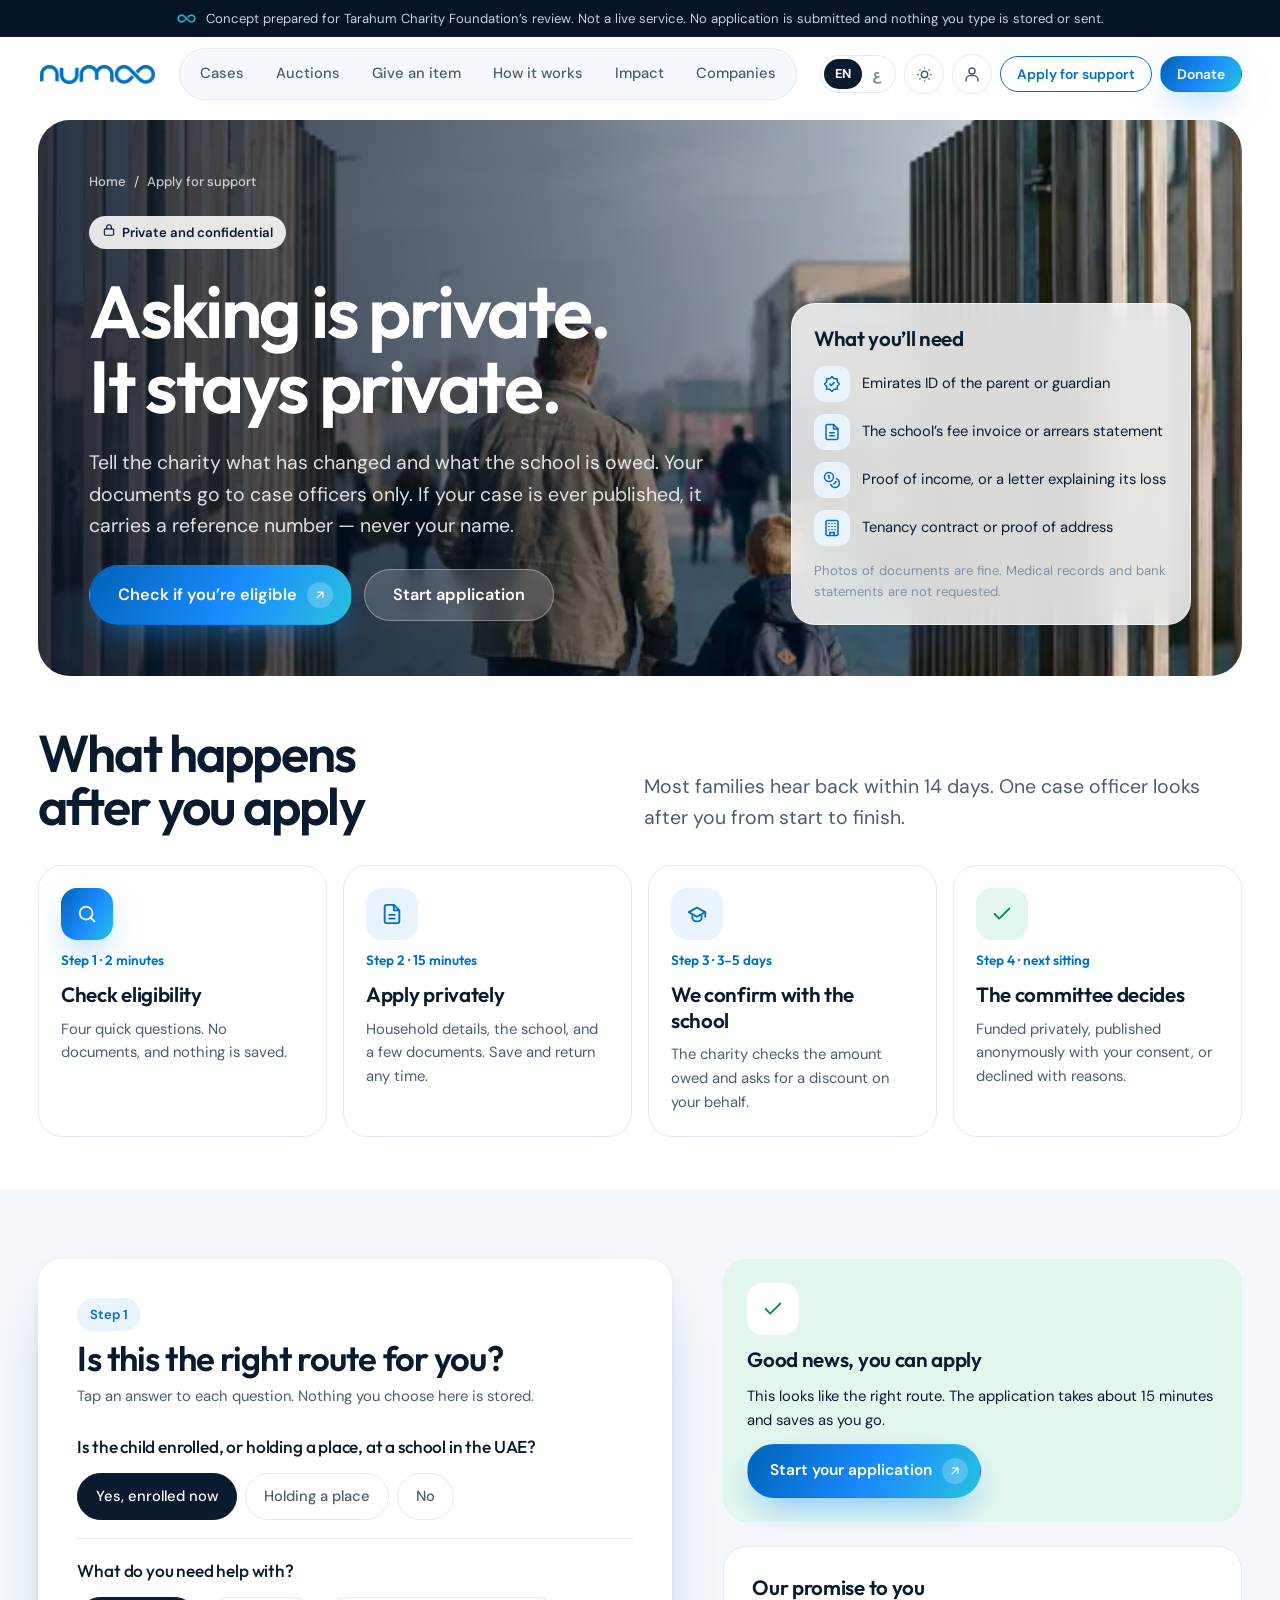
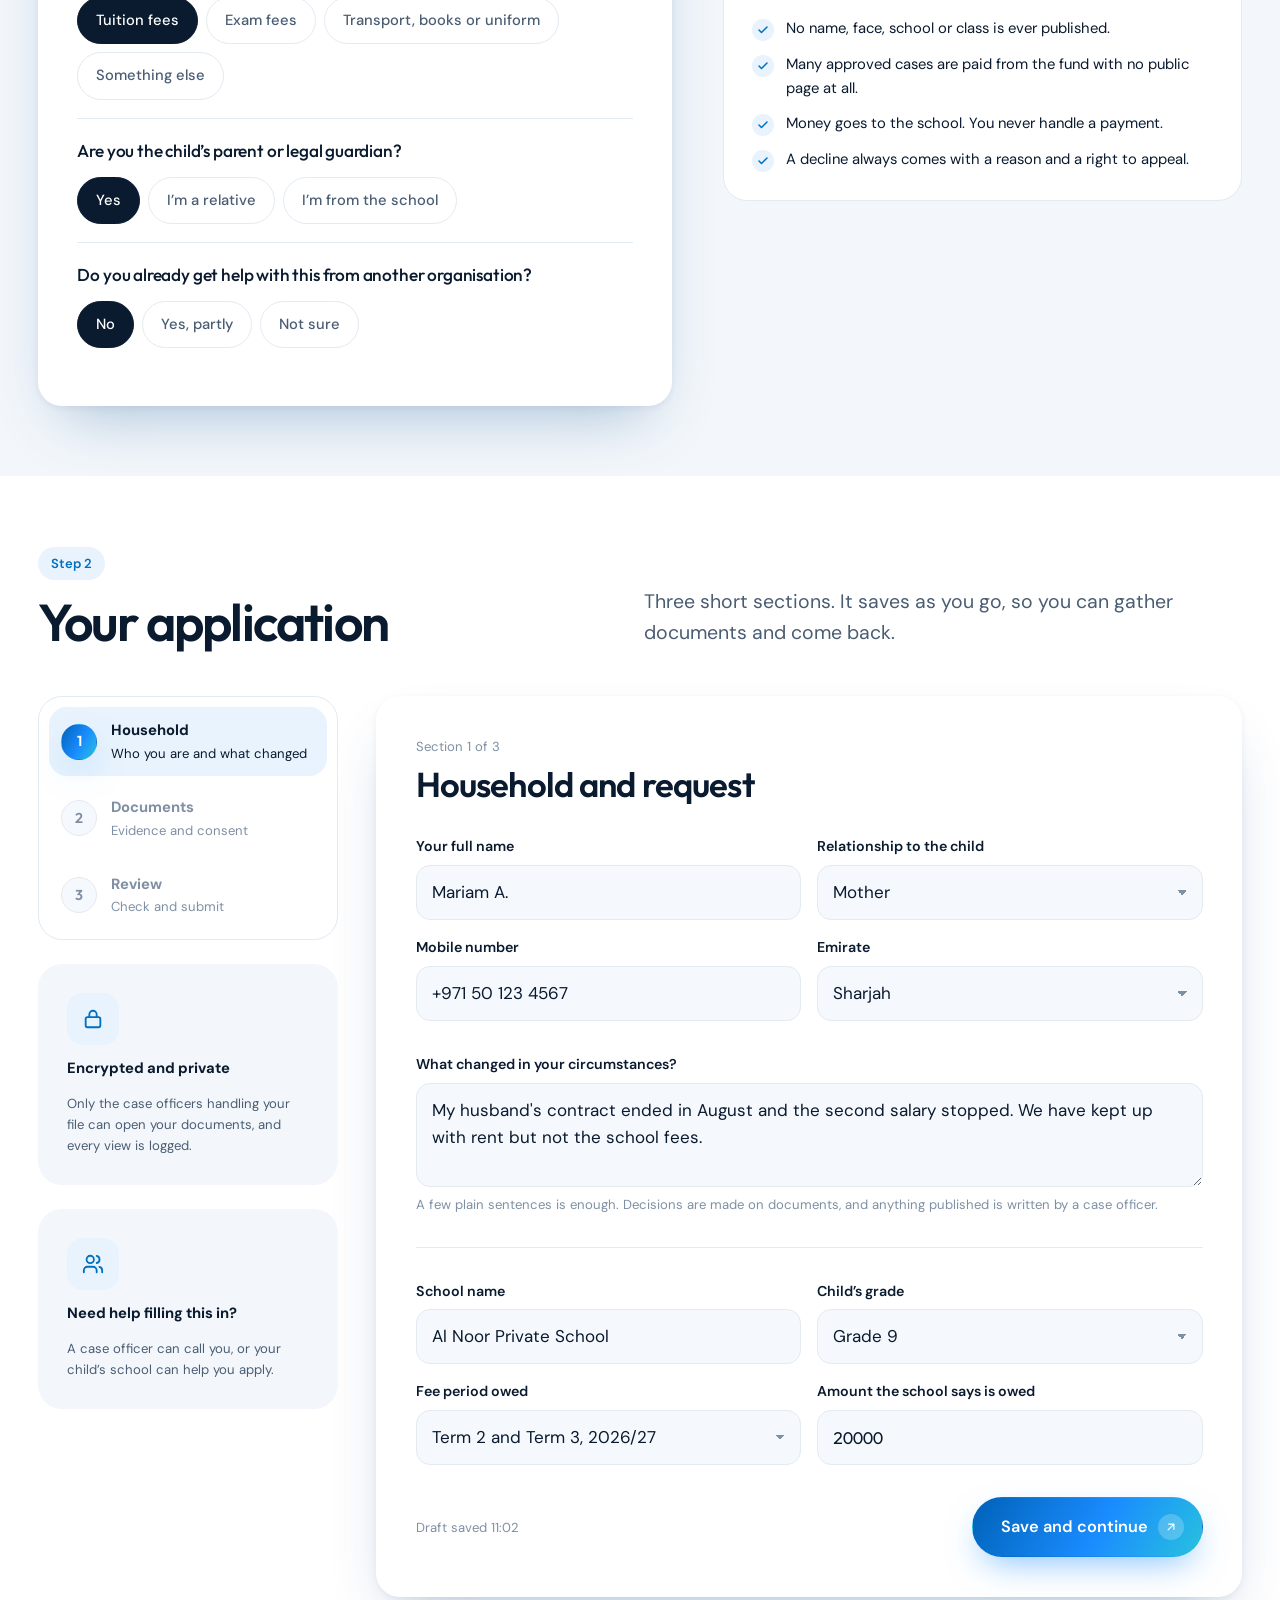
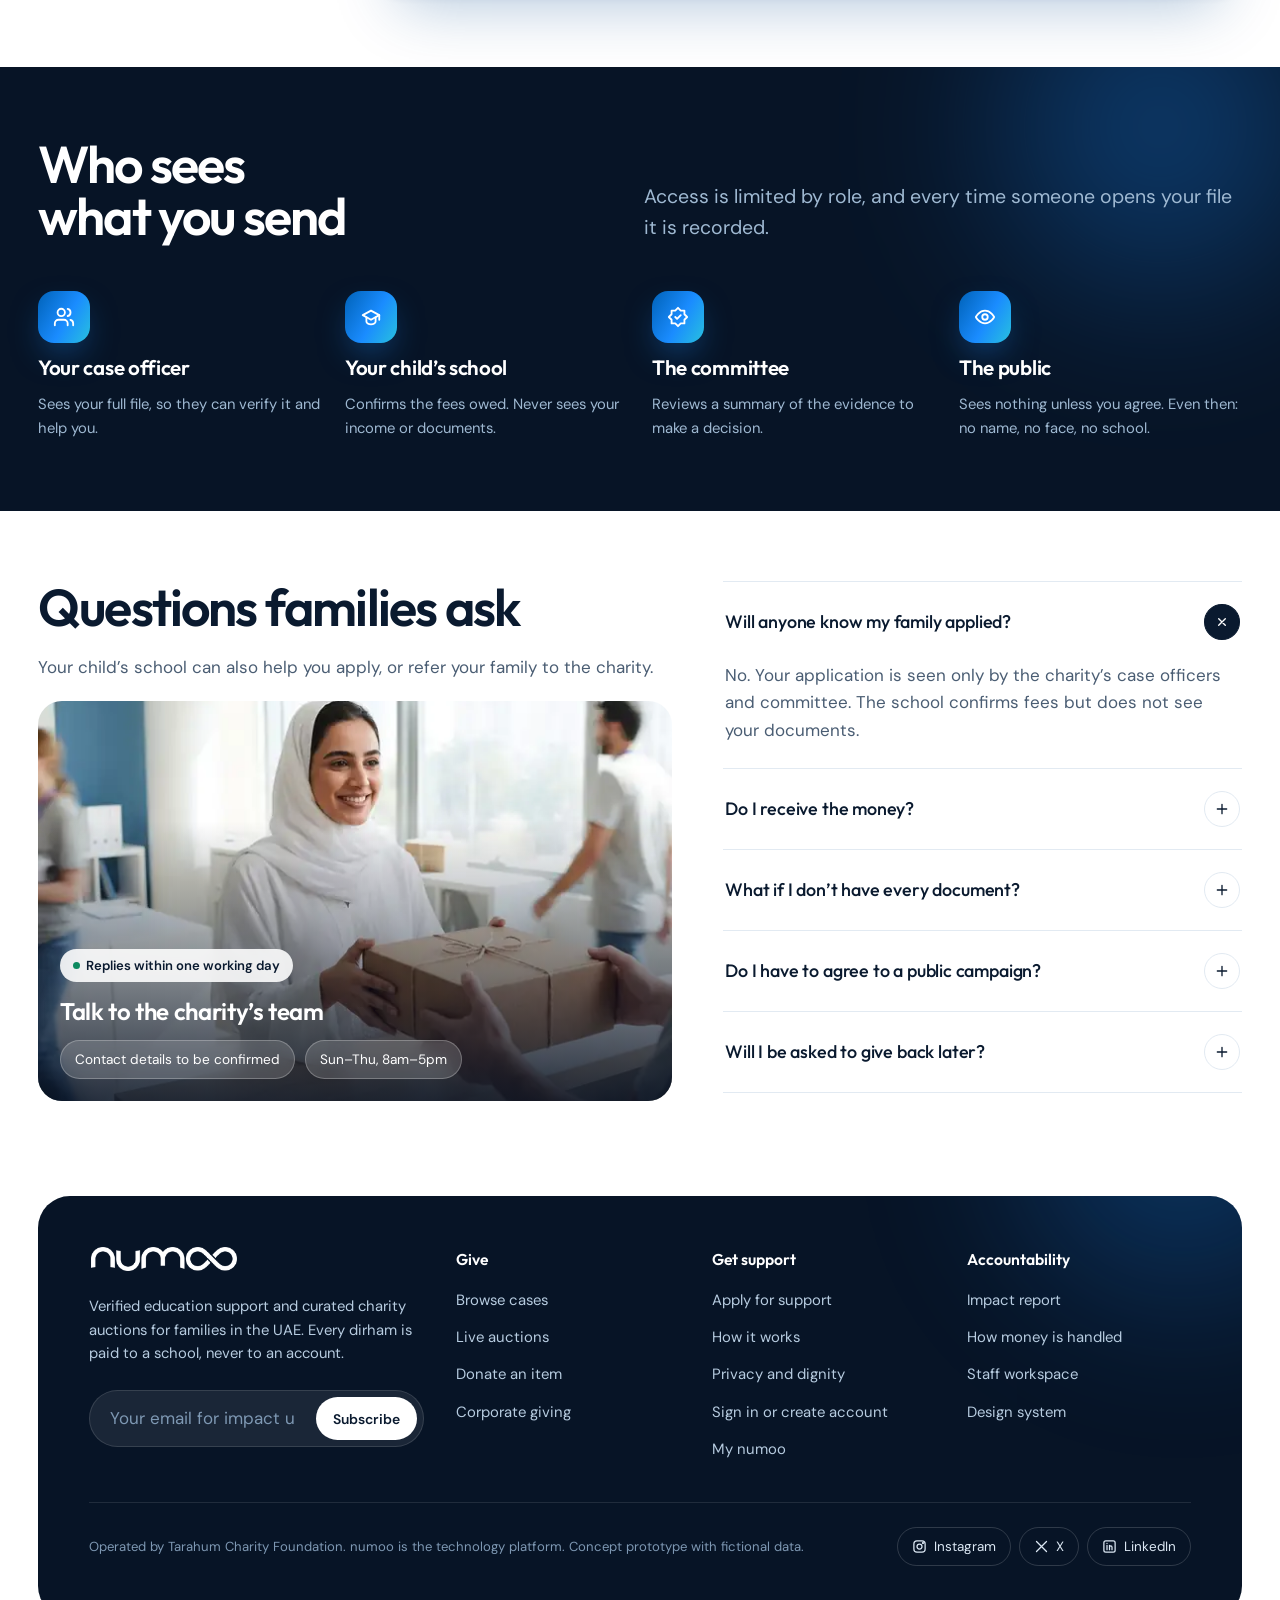
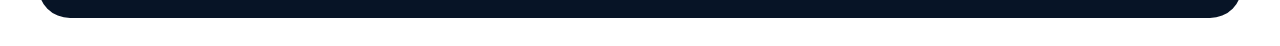
==== commit ae6cb408: "Name Tarahum Charity Foundation as operator; add FAQ contact card and moving case columns Co-Authore" ====
--- a/apply.html
+++ b/apply.html
@@ -61,7 +61,7 @@
 </head>
 <body>
 <a class="skip" href="#main">Skip to content</a>
-<div class="demobar"><div class="shell"><span class="inf" style="color:var(--cyan)"></span><span>Concept prototype. No application is submitted and nothing you type is stored or sent.</span></div></div>
+<div class="demobar"><div class="shell"><span class="inf" style="color:var(--cyan)"></span><span>Concept prepared for Tarahum Charity Foundation&rsquo;s review. Not a live service. No application is submitted and nothing you type is stored or sent.</span></div></div>
 <div class="demobar" id="langnote" hidden style="background:var(--brand-wash);color:var(--brand)"><div class="shell"><span>Arabic is shown to prove the right-to-left layout. Full translation is drafted at build.</span></div></div>
 <header id="hdr"></header>
 
@@ -279,7 +279,7 @@
           <div class="contactcard__in">
             <span class="chip chip--glass" style="align-self:start"><span class="chip__dot" style="color:var(--good)"></span>Replies within one working day</span>
             <strong class="h3" style="color:#fff;font-size:1.5rem">Talk to the charity&rsquo;s team</strong>
-            <div class="contactrow"><span>hello@[charity-domain].ae</span><span>Sun&ndash;Thu, 8am&ndash;5pm</span></div>
+            <div class="contactrow"><span>Contact details to be confirmed</span><span>Sun&ndash;Thu, 8am&ndash;5pm</span></div>
           </div>
         </div>
       </div>
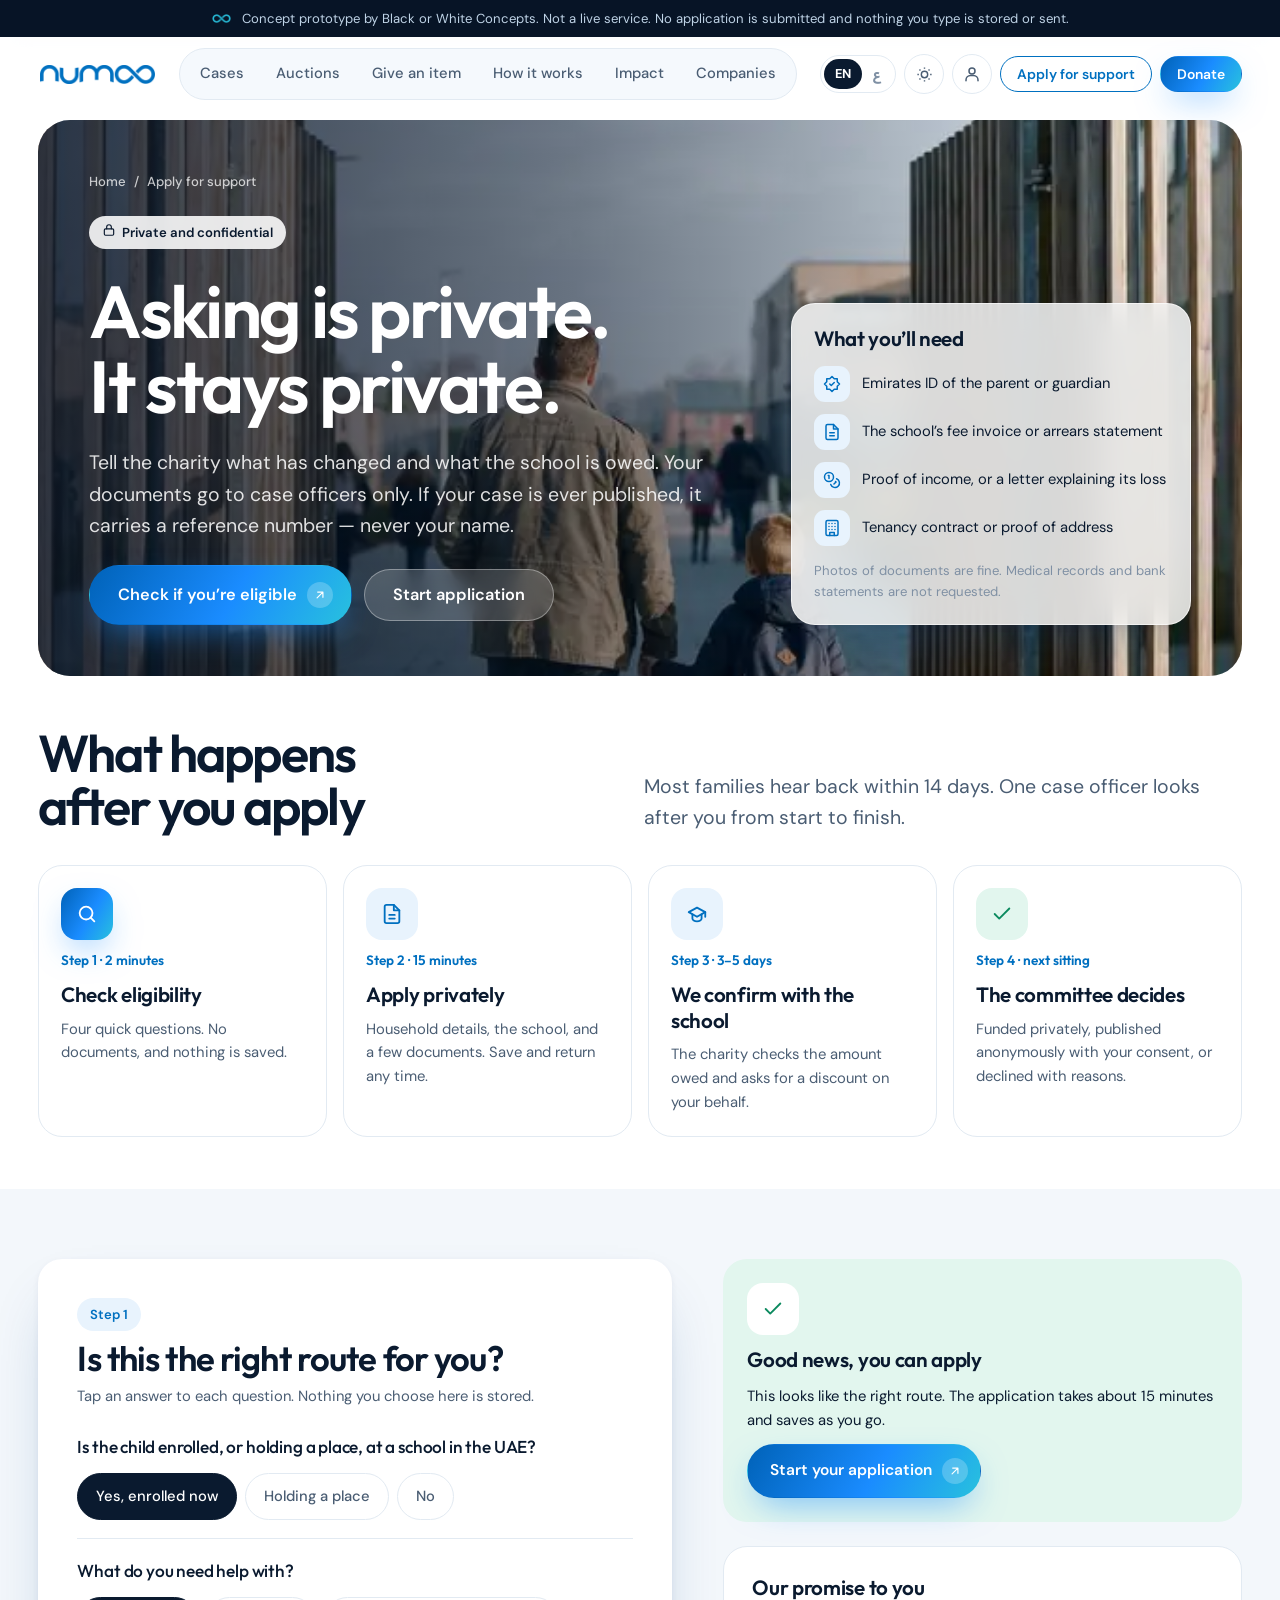
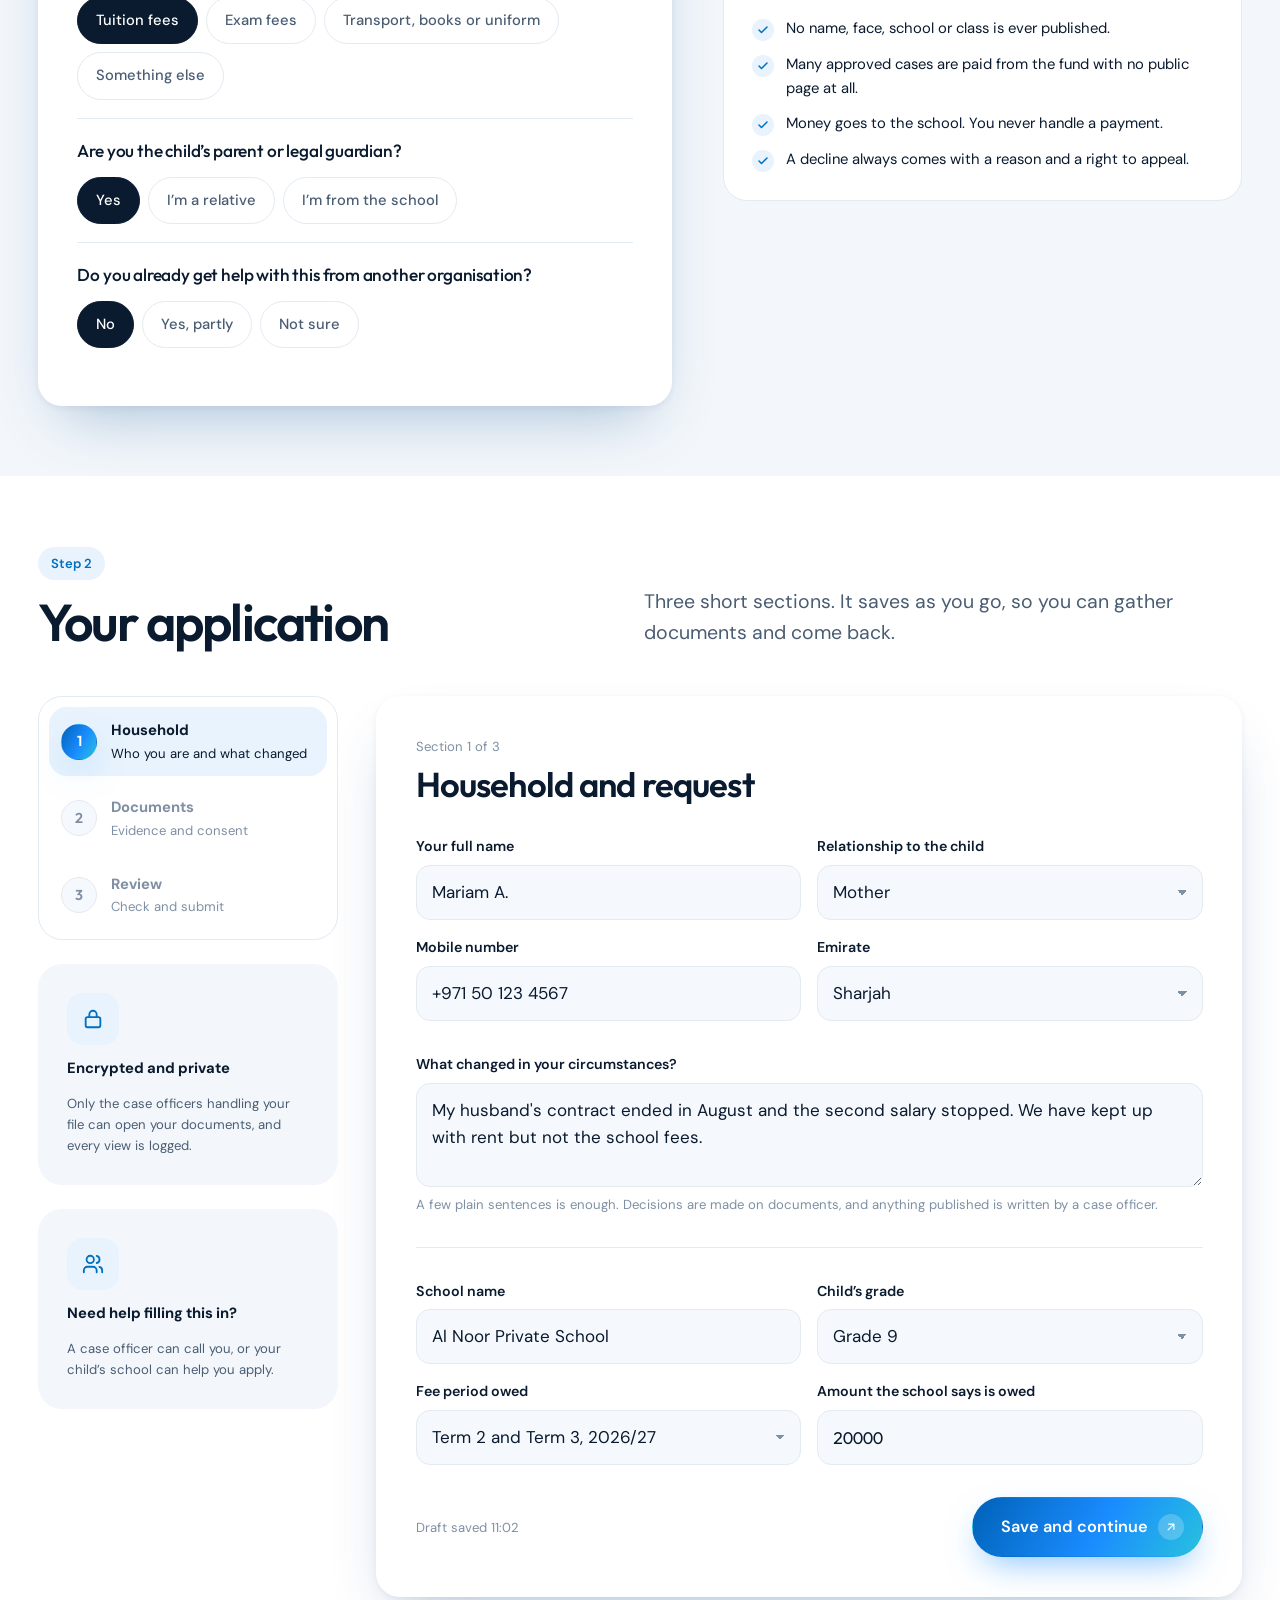
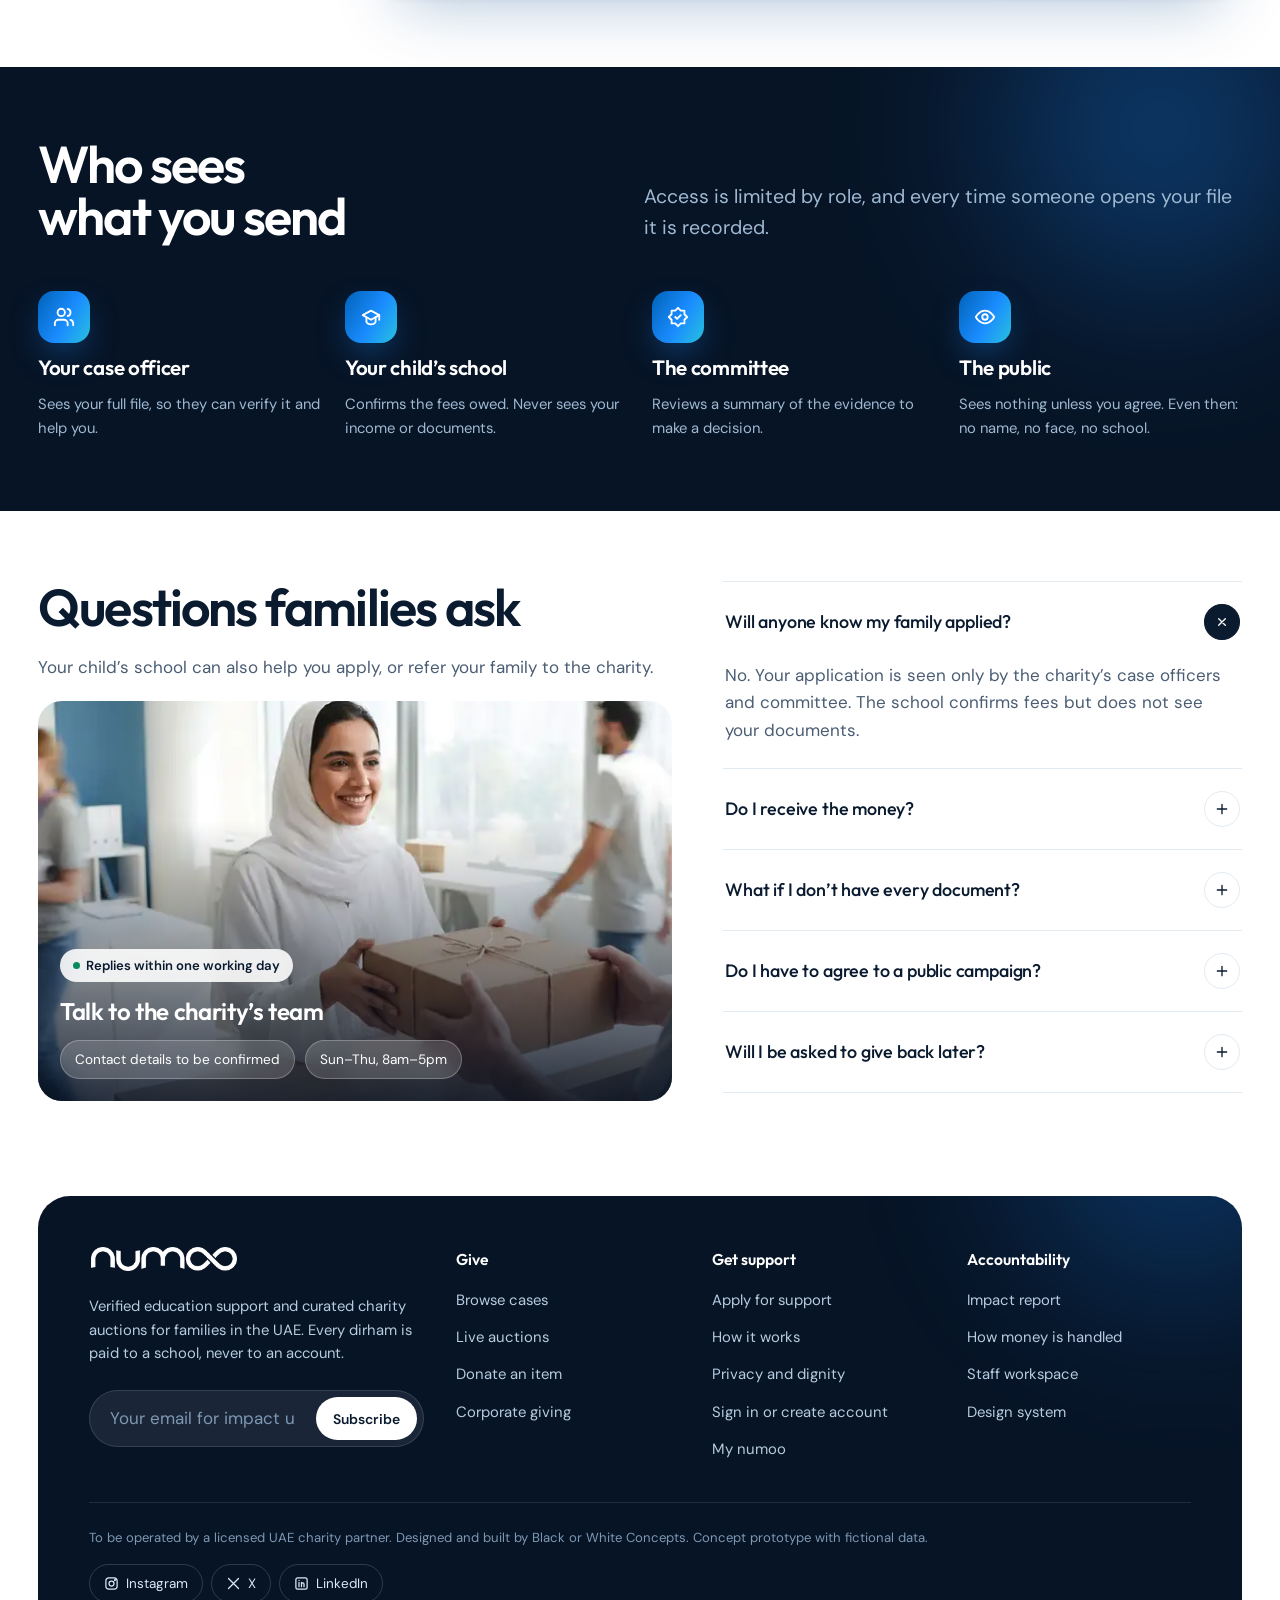
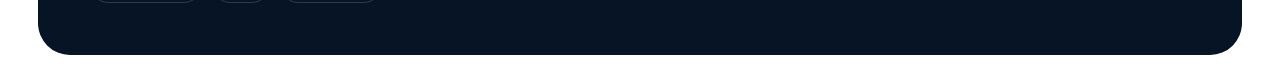
==== commit 39ab3c64: "Present as a BWC concept: remove named operator, credit Black or White Concepts Co-Authored-By: Clau" ====
--- a/apply.html
+++ b/apply.html
@@ -61,7 +61,7 @@
 </head>
 <body>
 <a class="skip" href="#main">Skip to content</a>
-<div class="demobar"><div class="shell"><span class="inf" style="color:var(--cyan)"></span><span>Concept prepared for Tarahum Charity Foundation&rsquo;s review. Not a live service. No application is submitted and nothing you type is stored or sent.</span></div></div>
+<div class="demobar"><div class="shell"><span class="inf" style="color:var(--cyan)"></span><span>Concept prototype by Black or White Concepts. Not a live service. No application is submitted and nothing you type is stored or sent.</span></div></div>
 <div class="demobar" id="langnote" hidden style="background:var(--brand-wash);color:var(--brand)"><div class="shell"><span>Arabic is shown to prove the right-to-left layout. Full translation is drafted at build.</span></div></div>
 <header id="hdr"></header>
 
